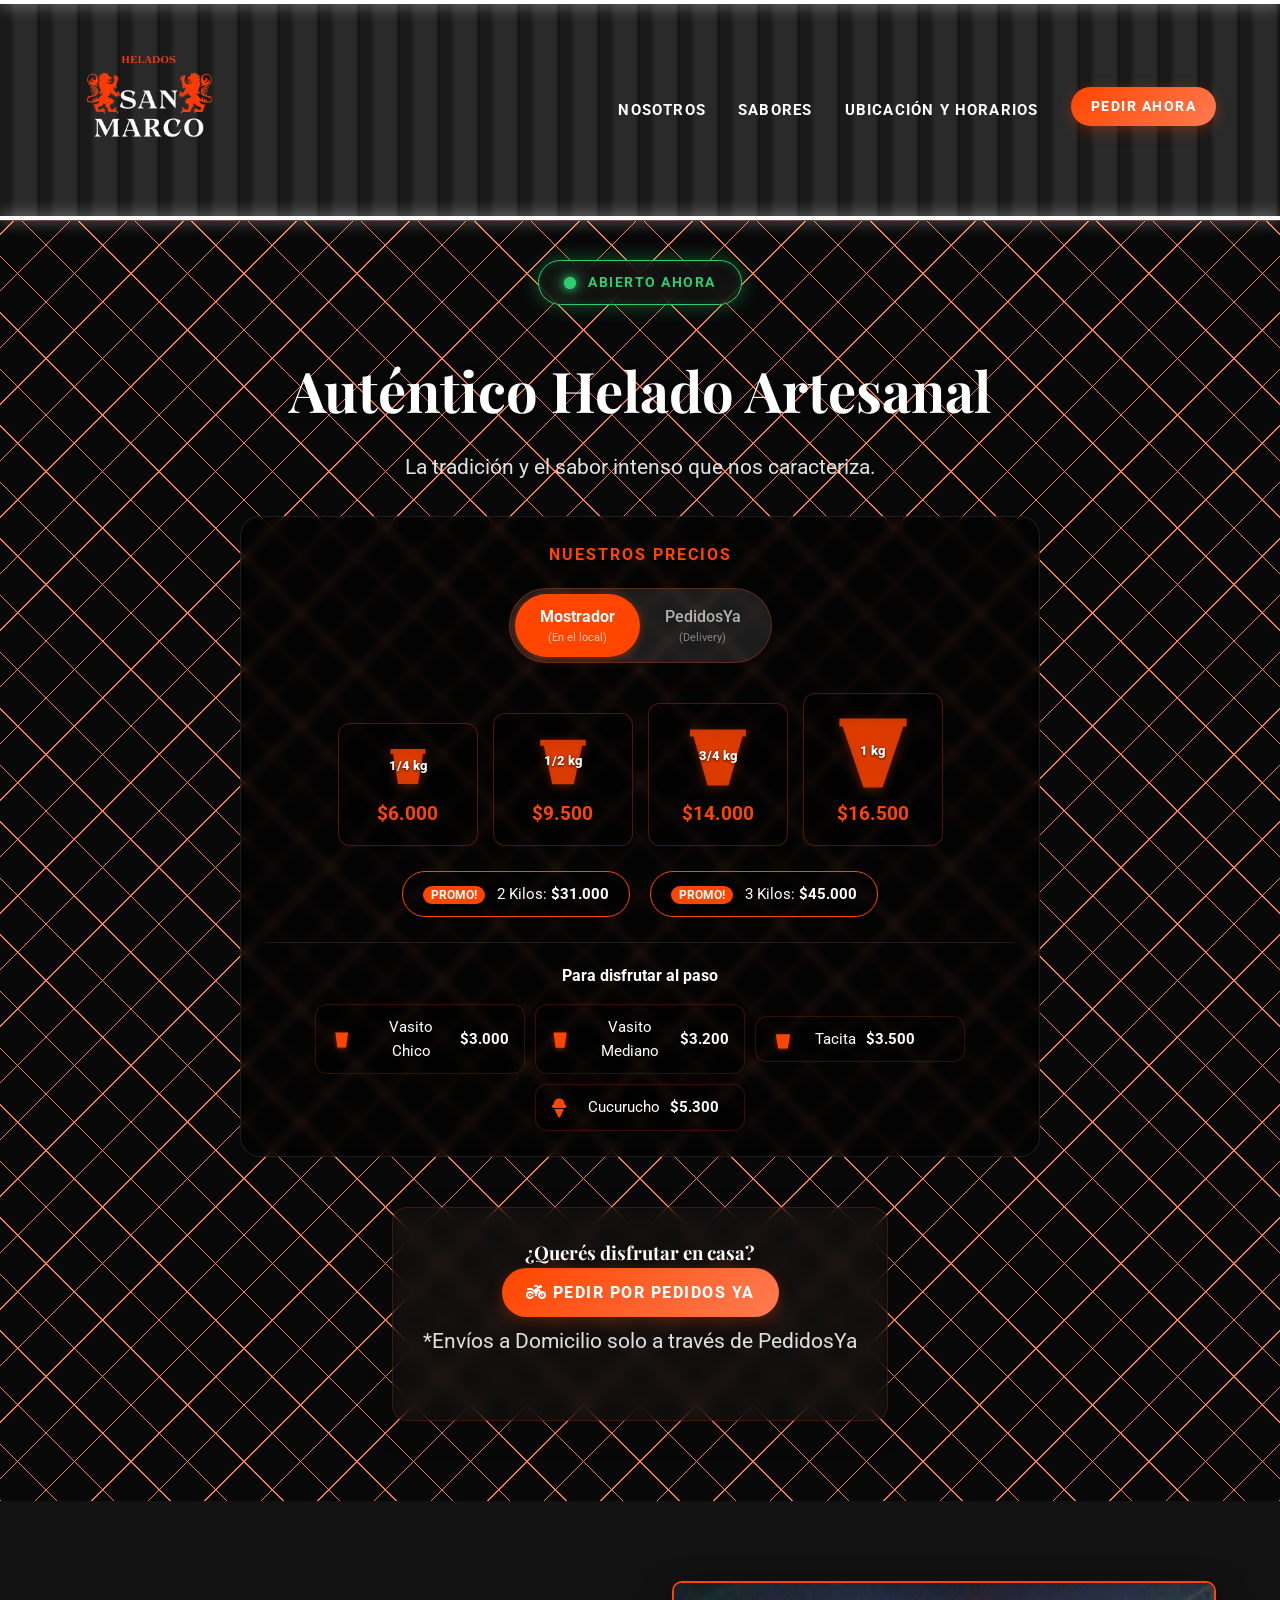
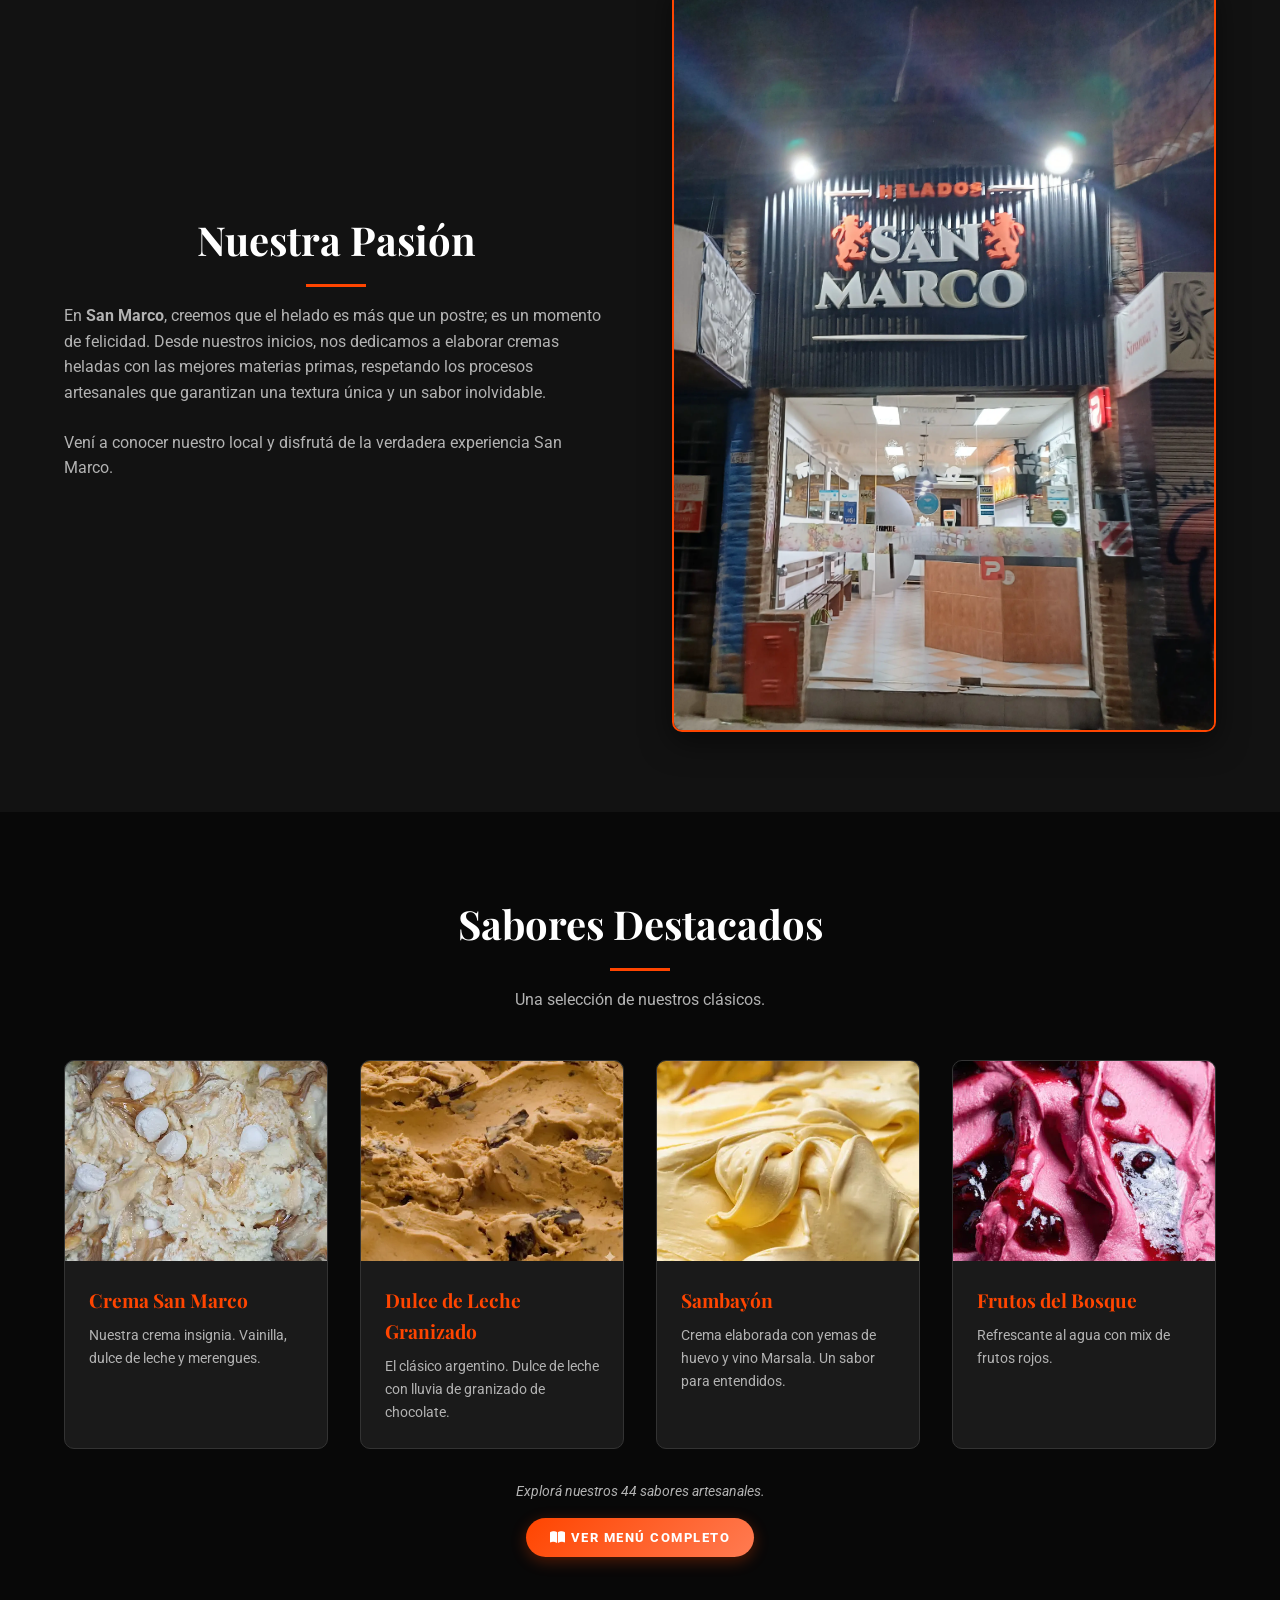
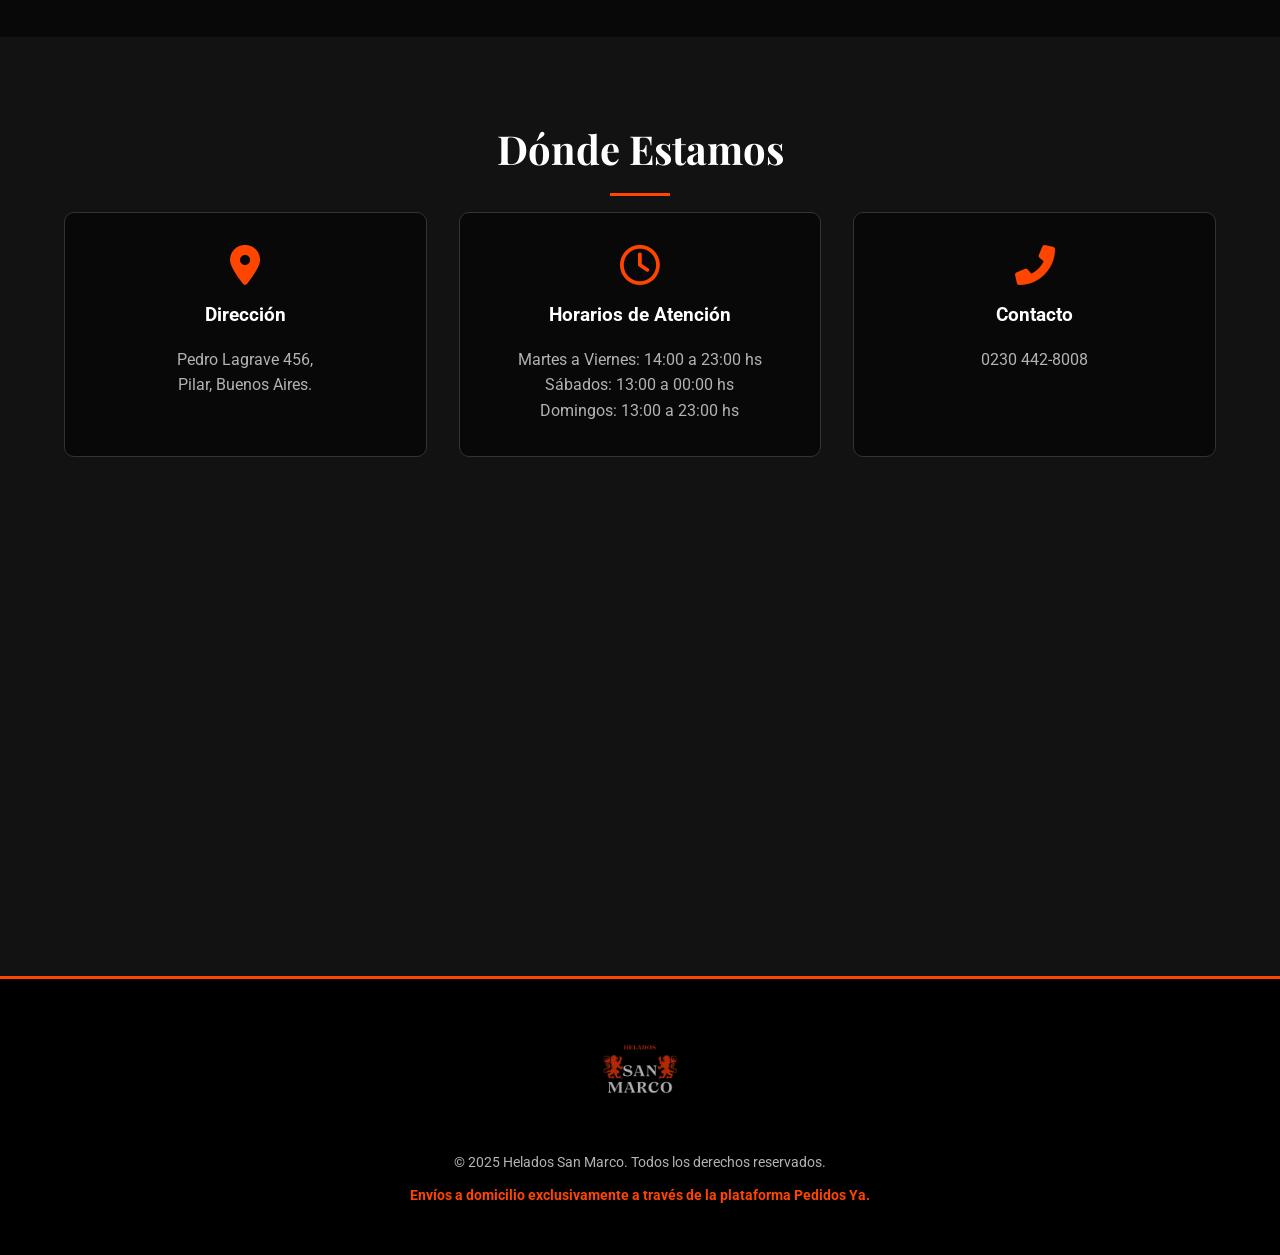
==== index.html @ b5471930 "Initial commit Created from https://vercel.com/new" ====
<!DOCTYPE html>
<html lang="es">
<head>
    <meta charset="UTF-8">
    <meta name="viewport" content="width=device-width, initial-scale=1.0">
    
    <title>Helados San Marco | Heladería Artesanal en Pilar</title>
    <meta name="description" content="Descubrí el auténtico helado artesanal en Pilar en San Marco. Tradición, sabor intenso y los mejores ingredientes. ¡Mirá nuestros sabores y pedí delivery por PedidosYa!">
    <link rel="icon" type="image/png" href="img/favicon.png">

    <meta property="og:title" content="Helados San Marco - Tradición Artesanal en Pilar">
    <meta property="og:description" content="¿Antojo de algo rico? Descubrí nuestros auténticos helados artesanales, mirá los sabores y pedí online.">
    <meta property="og:image" content="https://heladossanmarco.com.ar/img/portada-social.png">
    <meta property="og:image:type" content="image/png">
    <meta property="og:image:width" content="1200">
    <meta property="og:image:height" content="630">
    <meta property="og:type" content="website">
    <meta property="og:url" content="https://heladossanmarco.com.ar/">
    <meta property="og:locale" content="es_AR">
    <meta property="og:site_name" content="Helados San Marco">

    <link rel="stylesheet" href="style.css">
    <link href="https://fonts.googleapis.com/css2?family=Playfair+Display:wght@700&family=Roboto:wght@300;400;700;900&display=swap" rel="stylesheet">
    <link rel="stylesheet" href="https://cdnjs.cloudflare.com/ajax/libs/font-awesome/6.0.0/css/all.min.css">

    <script type="application/ld+json">
    {
      "@context": "https://schema.org",
      "@type": "IceCreamShop",
      "@id": "https://heladossanmarco.com.ar",
      "name": "Helados San Marco",
      "image": [
        "https://heladossanmarco.com.ar/img/fachada.webp",
        "https://heladossanmarco.com.ar/img/logo-sinfondo.png"
       ],
      "description": "Auténtico helado artesanal en Pilar. Tradición, sabor intenso y los mejores ingredientes.",
      "address": {
        "@type": "PostalAddress",
        "streetAddress": "Pedro Lagrave 456",
        "addressLocality": "Pilar",
        "addressRegion": "Buenos Aires",
        "postalCode": "1629",
        "addressCountry": "AR"
      },
      "geo": {
        "@type": "GeoCoordinates",
        "latitude": -34.4576,
        "longitude": -58.9138
      },
      "telephone": "+5402304428008",
      "priceRange": "$$",
      "openingHoursSpecification": [
        {
          "@type": "OpeningHoursSpecification",
          "dayOfWeek": ["Tuesday", "Wednesday", "Thursday", "Friday"],
          "opens": "14:00",
          "closes": "23:00"
        },
        {
          "@type": "OpeningHoursSpecification",
          "dayOfWeek": "Saturday",
          "opens": "13:00",
          "closes": "00:00"
        },
        {
          "@type": "OpeningHoursSpecification",
          "dayOfWeek": "Sunday",
          "opens": "13:00",
          "closes": "23:00"
        }
      ],
      "servesCuisine": "Helado Artesanal",
      "paymentAccepted": "Cash, Credit Card, PedidosYa",
      "url": "https://heladossanmarco.com.ar"
    }
    </script>
</head>
<body>

    <header>
        <div class="container nav-container">
            <a href="#inicio" class="logo-link">
                <img src="img/logo-sinfondo.png" alt="Helados San Marco Logo" class="nav-logo">
            </a>
            <nav>
                <ul class="nav-links">
                    <li><a href="#nosotros">Nosotros</a></li>
                    <li><a href="#menu">Sabores</a></li>
                    <li><a href="#ubicacion">Ubicación y Horarios</a></li>
                    <li><a href="https://www.pedidosya.com.ar/restaurantes/pilar/helados-san-marco-menu" target="_blank" class="btn btn-sm btn-pedidosya">Pedir Ahora</a></li>
                </ul>
                <div class="menu-toggle"><i class="fas fa-bars"></i></div>
            </nav>
        </div>
    </header>

    <section id="inicio" class="hero">
        <div class="hero-overlay">
            <div class="container hero-content">
                
                <div id="status-container" style="margin-bottom: 20px;">
                    <div id="status-badge" class="status-badge loading">
                        <span class="status-dot"></span> <span id="status-text">Consultando...</span>
                    </div>
                    <div id="aviso-manual" class="aviso-diario" style="display:none;"></div>
                </div>

                <h1>Auténtico Helado Artesanal</h1>
                <p>La tradición y el sabor intenso que nos caracteriza.</p>

                <div class="hero-pricing-container">
                    <h3 class="pricing-title">Nuestros Precios</h3>

                    <div class="pricing-toggle">
                        <input type="radio" name="price-switch" id="switch-mostrador" checked>
                        <label for="switch-mostrador" class="toggle-label">Mostrador <small>(En el local)</small></label>
                        
                        <input type="radio" name="price-switch" id="switch-pedidosya">
                        <label for="switch-pedidosya" class="toggle-label">PedidosYa <small>(Delivery)</small></label>
                        
                        <div class="toggle-slider"></div>
                    </div>

                    <div class="pricing-content content-mostrador">
                        <div class="price-grid pots">
                            <div class="price-item">
                                <div class="price-icon-svg small">
                                    <svg viewBox="0 0 100 100"><path d="M20,30 L30,90 L70,90 L80,30 Z M15,20 L85,20 L85,30 L15,30 Z" fill="var(--color-primary)" opacity="0.8"/></svg>
                                    <span>1/4 kg</span>
                                </div>
                                <div class="price-details"><span class="price-value">$6.000</span></div>
                            </div>
                             <div class="price-item">
                                <div class="price-icon-svg medium">
                                     <svg viewBox="0 0 100 100"><path d="M18,28 L32,92 L68,92 L82,28 Z M12,18 L88,18 L88,28 L12,28 Z" fill="var(--color-primary)" opacity="0.8"/></svg>
                                    <span>1/2 kg</span>
                                </div>
                                <div class="price-details"><span class="price-value">$9.500</span></div>
                            </div>
                             <div class="price-item">
                                <div class="price-icon-svg large">
                                    <svg viewBox="0 0 100 100"><path d="M15,25 L35,95 L65,95 L85,25 Z M10,15 L90,15 L90,25 L10,25 Z" fill="var(--color-primary)" opacity="0.8"/></svg>
                                    <span>3/4 kg</span>
                                </div>
                                <div class="price-details"><span class="price-value">$14.000</span></div>
                            </div>
                             <div class="price-item">
                                <div class="price-icon-svg xlarge">
                                     <svg viewBox="0 0 100 100"><path d="M12,22 L38,98 L62,98 L88,22 Z M8,12 L92,12 L92,22 L8,22 Z" fill="var(--color-primary)" opacity="0.8"/></svg>
                                    <span>1 kg</span>
                                </div>
                                <div class="price-details"><span class="price-value">$16.500</span></div>
                            </div>
                        </div>

                        <div class="price-deals">
                            <div class="deal-item"><span class="deal-tag">Promo!</span> 2 Kilos: <strong>$31.000</strong></div>
                            <div class="deal-item"><span class="deal-tag">Promo!</span> 3 Kilos: <strong>$45.000</strong></div>
                        </div>

                        <h4 class="prices-subtitle">Para disfrutar al paso</h4>
                        <div class="price-grid singles">
                            <div class="price-item mini">
                                <svg class="single-icon" viewBox="0 0 50 50"><path d="M15,45 L10,10 L40,10 L35,45 Z" fill="var(--color-primary)"/></svg>
                                Vasito Chico <strong>$3.000</strong>
                            </div>
                            <div class="price-item mini">
                                <svg class="single-icon" viewBox="0 0 50 50" style="transform: scale(1.2);"><path d="M15,45 L10,10 L40,10 L35,45 Z" fill="var(--color-primary)"/></svg>
                                Vasito Mediano <strong>$3.200</strong>
                            </div>
                            <div class="price-item mini">
                                <svg class="single-icon" viewBox="0 0 50 50"><path d="M10,15 L15,45 L35,45 L40,15 Z" fill="var(--color-primary)"/></svg>
                                Tacita <strong>$3.500</strong>
                            </div>
                            <div class="price-item mini">
                                <i class="fas fa-ice-cream icon-orange"></i> Cucurucho <strong>$5.300</strong>
                            </div>
                        </div>
                    </div> 
                    
                    <div class="pricing-content content-pedidosya">
                        <div class="price-grid pots">
                            <div class="price-item">
                                <div class="price-icon-svg small">
                                    <svg viewBox="0 0 100 100"><path d="M20,30 L30,90 L70,90 L80,30 Z M15,20 L85,20 L85,30 L15,30 Z" fill="var(--color-primary)" opacity="0.8"/></svg>
                                    <span>1/4 kg</span>
                                </div>
                                <div class="price-details"><span class="price-value">$7.000</span></div>
                            </div>
                             <div class="price-item">
                                <div class="price-icon-svg medium">
                                     <svg viewBox="0 0 100 100"><path d="M18,28 L32,92 L68,92 L82,28 Z M12,18 L88,18 L88,28 L12,28 Z" fill="var(--color-primary)" opacity="0.8"/></svg>
                                    <span>1/2 kg</span>
                                </div>
                                <div class="price-details"><span class="price-value">$11.700</span></div>
                            </div>
                             <div class="price-item">
                                <div class="price-icon-svg large">
                                    <svg viewBox="0 0 100 100"><path d="M15,25 L35,95 L65,95 L85,25 Z M10,15 L90,15 L90,25 L10,25 Z" fill="var(--color-primary)" opacity="0.8"/></svg>
                                    <span>3/4 kg</span>
                                </div>
                                <div class="price-details"><span class="price-value">$16.000</span></div>
                            </div>
                             <div class="price-item">
                                <div class="price-icon-svg xlarge">
                                     <svg viewBox="0 0 100 100"><path d="M12,22 L38,98 L62,98 L88,22 Z M8,12 L92,12 L92,22 L8,22 Z" fill="var(--color-primary)" opacity="0.8"/></svg>
                                    <span>1 kg</span>
                                </div>
                                <div class="price-details"><span class="price-value">$19.000</span></div>
                            </div>
                        </div>

                        <div class="price-deals">
                            <div class="deal-item"><span class="deal-tag">Promo!</span> 2 Kilos: <strong>$36.000</strong></div>
                            <div class="deal-item"><span class="deal-tag">Promo!</span> 3 Kilos: <strong>$52.000</strong></div>
                        </div>

                        <h4 class="prices-subtitle">Extras para llevar</h4>
                        <p style="font-size: 0.9rem; color: #ccc;">*Opciones de cucuruchos y tacitas vacías disponibles en la app.</p>
                    </div> 
                </div> <div class="delivery-cta-box">
                    <h3>¿Querés disfrutar en casa?</h3>
                    <a href="https://www.pedidosya.com.ar/restaurantes/pilar/helados-san-marco-menu" target="_blank" class="btn btn-pedidosya">
                        <i class="fas fa-motorcycle"></i> Pedir por Pedidos Ya
                    </a>
                    <p class="delivery-note">*Envíos a Domicilio solo a través de PedidosYa</p>
                </div>
            </div>
        </div>
    </section>

    <section id="nosotros" class="section-padding bg-dark">
        <div class="container about-grid">
            <div class="about-text">
                <h2 class="section-title">Nuestra Pasión</h2>
                <p>En <strong>San Marco</strong>, creemos que el helado es más que un postre; es un momento de felicidad. Desde nuestros inicios, nos dedicamos a elaborar cremas heladas con las mejores materias primas, respetando los procesos artesanales que garantizan una textura única y un sabor inolvidable.</p>
                <p>Vení a conocer nuestro local y disfrutá de la verdadera experiencia San Marco.</p>
            </div>
            <div class="about-image">
                <img src="img/fachada.webp" loading="lazy" alt="Fachada Heladería San Marco en Pilar">
            </div>
        </div>
    </section>

    <section id="menu" class="section-padding bg-darker">
        <div class="container">
            <h2 class="section-title text-center">Sabores Destacados</h2>
            <p class="text-center subtitle">Una selección de nuestros clásicos.</p>
            
            <div class="menu-grid">
                <div class="menu-card">
                    <img src="img/gustos/cremasanmarco.webp" loading="lazy" alt="Helado sabor Crema San Marco">
                    <div class="menu-card-content">
                        <h3>Crema San Marco</h3>
                        <p>Nuestra crema insignia. Vainilla, dulce de leche y merengues.</p>
                    </div>
                </div>
                <div class="menu-card">
                    <img src="img/gustos/DDLgranizado.webp" loading="lazy" alt="Helado sabor Dulce de Leche Granizado">
                    <div class="menu-card-content">
                        <h3>Dulce de Leche Granizado</h3>
                        <p>El clásico argentino. Dulce de leche con lluvia de granizado de chocolate.</p>
                    </div>
                </div>
                <div class="menu-card">
                    <img src="img/gustos/sambayon.webp" loading="lazy" alt="Helado sabor Sambayón">
                    <div class="menu-card-content">
                        <h3>Sambayón</h3>
                        <p>Crema elaborada con yemas de huevo y vino Marsala. Un sabor para entendidos.</p>
                    </div>
                </div>
                <div class="menu-card">
                    <img src="img/gustos/frutosdelbosque.webp" loading="lazy" alt="Helado sabor Frutos del Bosque">
                    <div class="menu-card-content">
                        <h3>Frutos del Bosque</h3>
                        <p>Refrescante al agua con mix de frutos rojos.</p>
                    </div>
                </div>
            </div>
            
            <div class="text-center mt-4">
                <p class="delivery-disclaimer" style="margin-bottom: 15px;">Explorá nuestros 44 sabores artesanales.</p>
                <button onclick="abrirMenu()" class="btn btn-pedidosya">
                    <i class="fas fa-book-open"></i> Ver Menú Completo
                </button>
            </div>
        </div>
    </section>

    <section id="ubicacion" class="section-padding bg-dark">
        <div class="container">
            <h2 class="section-title text-center">Dónde Estamos</h2>
            
            <div class="info-grid">
                <div class="info-card">
                   <i class="fas fa-map-marker-alt info-icon"></i>
                   <h3>Dirección</h3>
                   <p>Pedro Lagrave 456,<br>Pilar, Buenos Aires.</p>
                </div>
                <div class="info-card">
                    <i class="far fa-clock info-icon"></i>
                    <h3>Horarios de Atención</h3>
                    <p>Martes a Viernes: 14:00 a 23:00 hs</p>
                    <p>Sábados: 13:00 a 00:00 hs</p>
                    <p>Domingos: 13:00 a 23:00 hs</p>
                </div>
                <div class="info-card">
                    <i class="fas fa-phone-alt info-icon"></i>
                    <h3>Contacto</h3>
                    <p>0230 442-8008</p>
                </div>
            </div>

            <div class="map-container mt-4">
                 <iframe 
                    width="100%" 
                    height="400" 
                    style="border:0;" 
                    loading="lazy" 
                    allowfullscreen
                    title="Mapa de ubicación de Helados San Marco en Pilar"
                    src="https://maps.google.com/maps?q=Pedro%20Lagrave%20456%2C%20Pilar%2C%20Buenos%20Aires&t=&z=15&ie=UTF8&iwloc=&output=embed">
                 </iframe>
            </div>

        </div>
    </section>

    <footer>
        <div class="container footer-content">
            <img src="img/logo-sinfondo.png" alt="San Marco Logo" class="footer-logo">
            <p>© 2025 Helados San Marco. Todos los derechos reservados.</p>
            <p class="footer-disclaimer">Envíos a domicilio exclusivamente a través de la plataforma Pedidos Ya.</p>
        </div>
    </footer>

    <div id="modal-menu" class="modal-overlay">
        <div class="modal-content">
            <button class="close-modal" onclick="cerrarMenu()">×</button>
            
            <div class="modal-header">
                <h2>Nuestra Carta</h2>
                <p>Elegí tus favoritos</p>
            </div>

            <div class="menu-tabs">
                <button class="tab-btn active" onclick="filtrarMenu('todos')">Todos</button>
                <button class="tab-btn" onclick="filtrarMenu('crema')">Cremas</button>
                <button class="tab-btn" onclick="filtrarMenu('frutal')">Frutales</button>
            </div>

            <div class="modal-grid" id="modal-grid-sabores"></div>
            
            <div class="modal-footer-action">
                <p>¿Ya te tentaste?</p>
                <a href="https://www.pedidosya.com.ar/restaurantes/pilar/helados-san-marco-menu" target="_blank" class="btn btn-pedidosya">Pedir Ahora</a>
            </div>
        </div>
    </div>

    <script src="app.js"></script>
</body>
</html>
---- style.css ----
/* --- VARIABLES CSS --- */
:root {
    /* Colores basados en el logo */
    --color-primary: #FF4500; /* Naranja rojizo del logo */
    --color-primary-dark: #cc3700;
    --color-dark: #121212;    /* Negro casi puro */
    --color-darker: #080808;  /* Fondo aún más oscuro */
    --color-light: #ffffff;
    --color-grey: #b3b3b3;

    /* Tipografías */
    --font-heading: 'Playfair Display', serif; 
    --font-body: 'Roboto', sans-serif; 
}

/* --- RESET Y ESTILOS BASE --- */
* {
    margin: 0;
    padding: 0;
    box-sizing: border-box;
}

html {
    scroll-behavior: smooth; /* Desplazamiento suave al hacer clic en el menú */
}

body {
    font-family: var(--font-body);
    background-color: var(--color-dark);
    color: var(--color-light);
    line-height: 1.6;
}

h1, h2, h3 {
    font-family: var(--font-heading);
    color: var(--color-light);
}

h2.section-title {
    font-size: 2.5rem;
    margin-bottom: 1rem;
    text-align: center;
    /* Pequeña línea naranja debajo de los títulos */
    position: relative;
    padding-bottom: 15px;
}
h2.section-title::after {
    content: '';
    position: absolute;
    bottom: 0;
    left: 50%;
    transform: translateX(-50%);
    width: 60px;
    height: 3px;
    background-color: var(--color-primary);
}

p.subtitle {
    color: var(--color-grey);
    margin-bottom: 3rem;
}

a {
    text-decoration: none;
    color: inherit;
}
ul {
    list-style: none;
}
img {
    max-width: 100%;
    display: block;
}
.container {
    width: 90%;
    max-width: 1200px;
    margin: 0 auto;
}
.section-padding {
    padding: 80px 0;
}
.bg-dark { background-color: var(--color-dark); }
.bg-darker { background-color: var(--color-darker); }
.text-center { text-align: center; }
.mt-4 { margin-top: 2rem; }

/* --- BOTONES --- */
.btn {
    display: inline-block;
    padding: 12px 24px;
    border-radius: 50px;
    font-weight: 700;
    font-family: var(--font-body);
    transition: all 0.3s ease;
    border: none;
    cursor: pointer;
}
/* --- BOTÓN PRINCIPAL "PEDIR AHORA" --- */
.btn-pedidosya {
    /* Usamos un degradado sutil en vez de color plano para dar volumen */
    background: linear-gradient(135deg, var(--color-primary) 0%, #ff7b52 100%);
    color: white;
    text-transform: uppercase;
    letter-spacing: 1.5px; /* Letras más separadas */
    font-weight: 800; /* Texto más fuerte */
    border: none;
    /* Sombra naranja suave inicial */
    box-shadow: 0 4px 15px rgba(255, 69, 0, 0.3);
    position: relative;
    overflow: hidden; /* Para el efecto de destello */
    z-index: 1;
    transition: all 0.4s cubic-bezier(0.25, 0.8, 0.25, 1); /* Transición elástica */
}

/* Efecto Hover: Se agranda, sube y la sombra se intensifica */
.btn-pedidosya:hover {
    transform: translateY(-3px) scale(1.03); /* Crece un poquito */
    box-shadow: 0 12px 25px rgba(255, 69, 0, 0.5); /* Sombra intensa y difusa */
}

/* Destello sutil al pasar el mouse (Efecto premium) */
.btn-pedidosya::before {
    content: '';
    position: absolute;
    top: 0; left: -100%;
    width: 100%; height: 100%;
    /* Una barra de luz diagonal transparente */
    background: linear-gradient(90deg, transparent, rgba(255,255,255,0.3), transparent);
    transition: 0.6s;
    z-index: -1;
}
.btn-pedidosya:hover::before {
    left: 100%; /* La luz cruza el botón */
}

.btn-lg { padding: 15px 35px; font-size: 1.1rem; }
.btn-sm { padding: 8px 20px; font-size: 0.9rem; }

/* ACLARACIÓN DE DELIVERY */
.delivery-disclaimer {
    font-size: 0.85rem;
    color: var(--color-grey);
    margin-top: 10px;
    font-style: italic;
}

/* --- HEADER (LOGOTIPO GRANDE, PROPORCIONAL Y LUCES ADAPTABLES) --- */
/* --- HEADER CON TEXTURA DE CHAPA ACANALADA VERTICAL --- */
header {
    /* Base oscura */
    background-color: rgba(25, 25, 25, 0.9);
    
    /* TEXTURA: Simulación de paneles verticales con volumen */
    background-image: repeating-linear-gradient(
        90deg,          /* Dirección del degradado */
        #1a1a1a,        /* Color base oscuro (la parte "honda") */
        #1a1a1a 10px,
        #2a2a2a 15px,   /* Color más claro (la parte "elevada" que recibe luz) */
        #2a2a2a 35px,
        #111111 40px    /* Sombra fuerte al final del panel */
    );

    /* Mantenemos el efecto de desenfoque */
    backdrop-filter: blur(8px);
    -webkit-backdrop-filter: blur(8px);
    
    /* --- Resto de las propiedades necesarias (NO BORRAR) --- */
    padding: 15px 0;
    position: fixed;
    width: 100%;
    top: 0;
    z-index: 1000;
    border-bottom: 1px solid rgba(255, 69, 0, 0.2); /* Un borde naranja sutil ayuda a esta textura */
    transition: all 0.4s cubic-bezier(0.4, 0, 0.2, 1);
}

/* --- ESTADO SCROLLED --- */
header.scrolled {
    background-color: rgba(18, 18, 18, 0.98);
    padding: 10px 0; /* Header finito */
    border-bottom: 1px solid #333;
    box-shadow: 0 5px 20px rgba(0,0,0,0.5);
}


.nav-container {
    display: flex;
    justify-content: space-between;
    align-items: center;
}

/* --- CONTENEDOR DEL LOGO --- */
.logo-link {
    position: relative;
    /* CLAVE: inline-flex hace que la caja se ajuste al ancho de la imagen */
    display: inline-flex;
    flex-direction: column;
    align-items: center;
    text-decoration: none;
    padding: 10px 0; /* Espacio para las luces */
    transition: all 0.4s ease;
}

/* --- LUCES DELIMITADORAS DE ANCHO COMPLETO --- */
/* Estilos comunes para la barra superior e inferior */
header::before,
header::after {
    content: '';
    position: absolute;
    left: 0;
    width: 100%; /* Ocupan todo el ancho de la pantalla */
    height: 4px; /* Mantenemos el grosor */
    background: white; /* Color inicial blanco */
    /* El mismo efecto de resplandor blanco que tenías */
    box-shadow: 0 0 15px rgba(255, 255, 255, 0.8);
    transition: all 0.4s ease;
    z-index: 1001; /* Aseguramos que queden por encima del fondo */
}

/* Posición de la barra SUPERIOR (pegada al borde de arriba) */
header::before {
    top: 0;
}

/* Posición de la barra INFERIOR (pegada al borde de abajo) */
header::after {
    bottom: 0;
}

/* --- EFECTO HOVER EN TODO EL HEADER --- */
/* Cuando pasas el mouse por CUALQUIER parte del header, las luces cambian */
header:hover::before,
header:hover::after {
    background: var(--color-primary); /* Se vuelven naranjas */
    /* El mismo efecto de resplandor naranja intenso que tenías */
    box-shadow: 0 0 20px rgba(255, 69, 0, 1);
}


/* ESTADO SCROLLED (PEQUEÑO): LUCES MÁS FINAS */
header.scrolled .logo-link::before,
header.scrolled .logo-link::after {
    /* El ancho sigue siendo 100%, se adapta solo al logo más chico */
    height: 2px;
    box-shadow: 0 0 8px rgba(255, 255, 255, 0.5);
}


/* --- LA IMAGEN DEL LOGO (PROPORCIÓN NATURAL Y GRANDE) --- */
.nav-logo {
    display: block;
    /* Mantenemos proporciones naturales para no deformar */
    width: auto;  
    height: auto; 
    /* TAMAÑO MÁXIMO INICIAL */
    max-height: 170px; 
    
    transition: all 0.4s ease;
}

/* ESTADO SCROLLED (PEQUEÑO): IMAGEN SE ACHICA PROPORCIONALMENTE */
header.scrolled .nav-logo {
    max-height: 70px; 
}

/* Navegación */
.nav-links {
    display: flex;
    align-items: center;
    gap: 2rem;
}
/* --- ESTILOS DE ENLACES DEL MENÚ (PC) --- */
.nav-links a:not(.btn) {
    position: relative; /* Necesario para el efecto de línea */
    font-weight: 700; /* Un poco más grueso y llamativo */
    text-transform: uppercase;
    font-size: 0.95rem;
    letter-spacing: 1.2px;
    padding: 5px 0;
    transition: color 0.3s ease;
}

/* La línea naranja que aparecerá debajo */
.nav-links a:not(.btn)::after {
    content: '';
    position: absolute;
    bottom: 0;
    left: 50%; /* Comienza desde el centro */
    width: 0;  /* Ancho inicial cero (invisible) */
    height: 2px; /* Grosor de la línea */
    background-color: var(--color-primary);
    transition: all 0.3s cubic-bezier(0.25, 0.8, 0.25, 1); /* Animación suave */
    transform: translateX(-50%); /* Centrar el punto de origen */
}

/* Efecto al pasar el mouse: cambia color y expande la línea */
.nav-links a:not(.btn):hover {
    color: var(--color-primary);
}
.nav-links a:not(.btn):hover::after {
    width: 100%; /* La línea se expande a todo el ancho */
}
.menu-toggle { display: none; color: white; font-size: 1.5rem; cursor: pointer;}

/* --- HERO SECTION (INICIO) --- */
.hero {
    /* --- ALTURA DINÁMICA --- */
    min-height: 90vh;
    
    /* padding abajo para que los precios no queden pegados al borde final */
    padding-bottom: 60px; 

    position: relative;
    /* El margen superior se mantiene (lo controla JS o el CSS base) */
    margin-top: 280px; 
    overflow: hidden;

    /* ... resto de las reglas del fondo waffle ... */
    background-color: var(--color-darker);
    --line-orange: rgba(253, 128, 82, 0.986);
    --grid-size: 40px;
    background-image: 
        repeating-linear-gradient(45deg, var(--line-orange) 0px, var(--line-orange) 1px, transparent 1px, transparent var(--grid-size)),
        repeating-linear-gradient(-45deg, var(--line-orange) 0px, var(--line-orange) 1px, transparent 1px, transparent var(--grid-size));
    background-size: auto;
}

/* CAPA SUPERPUESTA (Overlay) */
.hero-overlay {
    /* Mantenemos el resto para centrar el contenido */
    height: 100%;
    display: flex;
    align-items: center;
    justify-content: center;
    text-align: center;
}


.hero-content h1 {
    font-size: 3.5rem;
    margin-bottom: 1rem;
    /* Sombra de texto más suave para el nuevo fondo */
    text-shadow: 0 2px 10px rgba(0,0,0,0.3);
}

.hero-content p {
    font-size: 1.3rem;
    margin-bottom: 2rem;
    color: #e0e0e0;
}

/* --- CAJA DE LLAMADA A LA ACCIÓN (Delivery) - VERSIÓN FUERTE --- */
.delivery-cta-box {
    /* 1. Comportamiento de bloque sólido */
    display: block !important; 
    width: fit-content;
    /* Asegura que no se estire más de la cuenta en móviles */
    max-width: 90%; 
    
    /* 2. Centrado y margen superior forzado */
    margin: 50px auto 20px auto !important; /* Un poco más de aire arriba */
    text-align: center;
    
    /* 3. Obliga a saltar de línea si hay elementos flotantes antes */
    clear: both;
    
    /* 4. Asegura su posición en el eje Z */
    position: relative;
    z-index: 10;

    /* Estilos visuales (se mantienen igual) */
    background: rgba(20, 20, 20, 0.4);
    padding: 30px;
    border-radius: 15px;
    backdrop-filter: blur(10px);
    border: 1px solid rgba(255, 69, 0, 0.2);
    box-shadow: 0 10px 30px rgba(0,0,0,0.2);
}

/* =========================================
   NUEVA SECCIÓN DE PRECIOS EN HERO (ESTILOS)
   ========================================= */

/* Contenedor principal dentro del Hero */
.hero-pricing-container {
    margin: 30px auto 40px auto; /* Espaciado arriba y abajo */
    max-width: 800px;
    text-align: center;
    /* Fondo semitransparente para separar del fondo waffle */
    background: rgba(0, 0, 0, 0.6);
    padding: 25px;
    border-radius: 20px;
    border: 1px solid rgba(255, 255, 255, 0.1);
    backdrop-filter: blur(5px);
}

.pricing-title {
    font-family: var(--font-body);
    text-transform: uppercase;
    letter-spacing: 2px;
    font-size: 1rem;
    color: var(--color-primary);
    margin-bottom: 20px;
}
.prices-subtitle {
    font-family: var(--font-body);
    font-size: 1rem;
    color: var(--color-light);
    margin: 25px 0 15px 0;
    border-top: 1px solid rgba(255,255,255,0.1);
    padding-top: 20px;
}


/* --- ESTILOS DEL INTERRUPTOR (TOGGLE) --- */
.pricing-toggle {
    display: inline-flex;
    background: rgba(255, 255, 255, 0.1);
    border-radius: 50px;
    padding: 5px;
    position: relative;
    margin-bottom: 30px;
    border: 1px solid rgba(255, 69, 0, 0.3);
}

/* Ocultamos los inputs de radio reales */
.pricing-toggle input[type="radio"] { display: none; }

/* Estilo de las etiquetas que funcionan como botones */
.toggle-label {
    padding: 10px 25px;
    cursor: pointer;
    z-index: 2; /* Por encima del deslizador */
    color: var(--color-grey);
    transition: color 0.3s ease;
    font-weight: 500;
}
.toggle-label small { display: block; font-size: 0.7rem; opacity: 0.7; font-weight: normal;}

/* El fondo naranja que se desliza */
.toggle-slider {
    position: absolute;
    top: 5px; left: 5px;
    height: calc(100% - 10px);
    width: calc(50% - 5px); /* Ocupa la mitad */
    background: var(--color-primary);
    border-radius: 50px;
    transition: transform 0.3s cubic-bezier(0.4, 0.0, 0.2, 1);
    z-index: 1;
    box-shadow: 0 2px 10px rgba(255, 69, 0, 0.4);
}

/* --- LÓGICA DEL TOGGLE (CSS PURO) --- */
/* Si "Mostrador" está seleccionado */
#switch-mostrador:checked ~ .toggle-label[for="switch-mostrador"] { color: white; font-weight: 700;}
#switch-mostrador:checked ~ .toggle-slider { transform: translateX(0%); }

/* Si "PedidosYa" está seleccionado */
#switch-pedidosya:checked ~ .toggle-label[for="switch-pedidosya"] { color: white; font-weight: 700;}
#switch-pedidosya:checked ~ .toggle-slider { transform: translateX(100%); }


/* --- CONTROL DE CONTENIDO VISIBLE --- */
/* Por defecto ocultamos ambos bloques */
.pricing-content {
    display: none;
    animation: fadeIn 0.5s ease;
}
/* Mostramos el bloque correspondiente según qué radio esté marcado */
.hero-pricing-container:has(#switch-mostrador:checked) .content-mostrador { display: block; }
.hero-pricing-container:has(#switch-pedidosya:checked) .content-pedidosya { display: block; }

@keyframes fadeIn { from { opacity: 0; transform: translateY(10px);} to { opacity: 1; transform: translateY(0);}}

/* --- GRILLA DE PRECIOS (POTES) - DISEÑO UNIFORME CORREGIDO --- */
.price-grid.pots {
    /* Usamos Flexbox para un centrado perfecto en PC */
    display: flex;
    flex-wrap: wrap; /* Permite que bajen de línea en pantallas chicas */
    justify-content: center; /* Centra todo el grupo horizontalmente */
    gap: 15px;
    align-items: flex-end; /* Alinea por la base */
    margin-bottom: 25px;
}

/* Tarjeta de Precio (Todas iguales, sin resaltado) */
.price-item {
    background: rgba(0, 0, 0, 0.3); /* Fondo oscuro transparente uniforme */
    padding: 15px;
    border-radius: 12px;
    display: flex;
    flex-direction: column; /* Icono arriba, precio abajo */
    align-items: center;
    gap: 10px;
    border: 1px solid rgba(255, 69, 0, 0.3); /* Borde naranja sutil para todos */
    
    /* FLEXBOX FIX PARA PC: Ancho fijo para uniformidad */
    flex: 0 1 auto; /* No crecer, sí encogerse si es necesario */
    width: 140px;   /* Ancho fijo ideal para PC */
    max-width: 100%; /* Seguridad */
}

/* Nuevo Contenedor de Icono SVG */
.price-icon-svg {
    position: relative;
    display: flex;
    justify-content: center;
    align-items: center;
    /* Tamaños base relativos para escalar visualmente */
}
/* Tamaños proporcionales de los potes para que se note la diferencia */
.price-icon-svg.small { width: 50px; height: 50px; }   /* 1/4 kg */
.price-icon-svg.medium { width: 60px; height: 60px; }  /* 1/2 kg */
.price-icon-svg.large { width: 70px; height: 70px; }   /* 3/4 kg */
.price-icon-svg.xlarge { width: 80px; height: 80px; }  /* 1 kg */

/* Estilo del SVG interno */
.price-icon-svg svg {
    width: 100%; height: auto;
    /* Sombra naranja suave al pote para darle volumen */
    filter: drop-shadow(0 2px 5px rgba(255,69,0,0.4));
}

/* Texto de peso (1/4 kg) dentro del icono */
.price-icon-svg span {
    position: absolute;
    font-weight: 800;
    font-size: 0.8rem;
    color: white;
    text-shadow: 0 1px 3px rgba(0,0,0,0.8); /* Sombra fuerte para leer sobre el naranja */
    top: 50%;
    transform: translateY(-40%); /* Ajuste fino para centrar visualmente en el pote */
}

.price-details { text-align: center; width: 100%; }
/* Eliminamos .price-name, el peso ya está en el icono */
.price-value { display: block; font-size: 1.2rem; font-weight: 700; color: var(--color-primary);}


/* --- SECCIÓN PROMOS (Sin cambios mayores) --- */
.price-deals {
    margin-top: 25px;
    display: flex;
    justify-content: center;
    gap: 20px;
    flex-wrap: wrap;
}
.deal-item {
    background: rgba(0, 0, 0, 0.3); /* Mismo fondo que los precios */
    padding: 10px 20px;
    border-radius: 50px;
    border: 1px solid var(--color-primary);
    font-size: 0.95rem;
}
.deal-tag {
    background: var(--color-primary); color: white;
    padding: 2px 8px; border-radius: 10px;
    font-size: 0.75rem; font-weight: 700; text-transform: uppercase;
    margin-right: 8px;
}


/* --- GRILLA ITEMS SUELTOS (NUEVOS ICONOS SVG) - CORREGIDO DESBORDAMIENTO --- */
.price-grid.singles {
    /* Usamos Flexbox también aquí */
    display: flex;
    flex-wrap: wrap;
    justify-content: center; /* Centrado perfecto */
    gap: 10px;
    align-items: center;
}
.price-item.mini {
    padding: 10px 15px;
    font-size: 0.95rem;
    flex-direction: row; /* Icono al lado del texto */
    justify-content: start; /* Alineado a la izquierda */
    border: 1px solid rgba(255, 69, 0, 0.2); /* Borde un poco más sutil */
    background: rgba(0, 0, 0, 0.2); /* Fondo un poco más claro */
    
    /* FLEXBOX FIX PARA PC: Ancho fijo MÁS ANCHO para que entre "Cucurucho" */
    flex: 0 1 auto;
    width: 210px; 
    max-width: 100%;
}

/* Clase para los nuevos iconos SVG de vasito/tacita */
.single-icon {
    width: 24px; height: 24px;
    margin-right: 10px;
    /* Sombra sutil para despegarlos del fondo */
    filter: drop-shadow(0 1px 2px rgba(255,69,0,0.5));
}
/* Mantenemos esta clase para el icono de FontAwesome del cucurucho */
.icon-orange { color: var(--color-primary); margin-right: 10px; font-size: 1.2rem;}


/* --- SECCIÓN NOSOTROS --- */
.about-grid {
    display: grid;
    grid-template-columns: 1fr 1fr;
    gap: 4rem;
    align-items: center;
}
.about-text p {
    margin-bottom: 1.5rem;
    color: var(--color-grey);
}
.about-image img {
    border-radius: 10px;
    box-shadow: 0 10px 30px rgba(0,0,0,0.5);
    border: 2px solid var(--color-primary);
}

/* --- SECCIÓN MENÚ (TARJETAS) --- */
.menu-grid {
    display: grid;
    /* Crea columnas automáticas, mínimo 250px de ancho */
    grid-template-columns: repeat(auto-fit, minmax(250px, 1fr));
    gap: 2rem;
}
.menu-card {
    background-color: #1a1a1a;
    border-radius: 10px;
    overflow: hidden;
    transition: transform 0.3s ease;
    border: 1px solid #333;
}
.menu-card:hover {
    transform: translateY(-5px);
    border-color: var(--color-primary);
}
.menu-card img {
    width: 100%;
    height: 200px;
    object-fit: cover; /* Evita que la imagen se deforme */
}
.menu-card-content {
    padding: 1.5rem;
}
.menu-card-content h3 {
    font-size: 1.2rem;
    margin-bottom: 0.5rem;
    color: var(--color-primary);
}
.menu-card-content p {
    color: var(--color-grey);
    font-size: 0.9rem;
}

/* --- SECCIÓN UBICACIÓN E INFO --- */
.info-grid {
    display: grid;
    grid-template-columns: repeat(auto-fit, minmax(300px, 1fr));
    gap: 2rem;
    margin-bottom: 2rem;
}
.info-card {
    background-color: var(--color-darker);
    padding: 2rem;
    text-align: center;
    border-radius: 10px;
    border: 1px solid #333;
}
.info-icon {
    font-size: 2.5rem;
    color: var(--color-primary);
    margin-bottom: 1rem;
}
.info-card h3 {
    margin-bottom: 1rem;
    font-family: var(--font-body);
}
.info-card p {
    color: var(--color-grey);
}
.map-container iframe {
    border-radius: 10px;
    filter: grayscale(30%) invert(80%) contrast(95%); /* Mapa estilo oscuro */
    border: 2px solid #333;
}

/* --- FOOTER --- */
footer {
    background-color: #000000;
    padding: 3rem 0;
    text-align: center;
    border-top: 3px solid var(--color-primary);
}
.footer-logo {
    height: 100px;
    margin: 0 auto 1.5rem auto;
    opacity: 0.7;
}
footer p { color: var(--color-grey); font-size: 0.9rem;}
.footer-disclaimer { color: var(--color-primary); font-weight: 700; margin-top: 10px;}

/* =========================
   NUEVOS ESTILOS DE CARTEL DE ESTADO (PREMIUM)
   ========================= */

/* CONTENEDOR PRINCIPAL DEL BADGE */
.status-badge {
    display: inline-flex;
    align-items: center;
    gap: 12px;
    padding: 10px 25px;
    /* --- ESPACIO SUPERIOR E INFERIOR AGREGADO --- */
    margin-top: 40px;
    margin-bottom: 20px;
    /* Fondo de vidrio oscuro */
    background: rgba(20, 20, 20, 0.7);
    /* Efecto de borrosidad en el fondo (Glassmorphism) */
    backdrop-filter: blur(10px);
    -webkit-backdrop-filter: blur(10px);
    border: 1px solid rgba(255, 255, 255, 0.1);
    border-radius: 50px;
    color: white;
    font-weight: 700;
    text-transform: uppercase;
    font-size: 0.9rem;
    letter-spacing: 1.5px;
    box-shadow: 0 8px 20px rgba(0,0,0,0.3); /* Sombra suave */
    transition: all 0.3s ease;
}

/* EL PUNTITO DE COLOR */
.status-dot {
    height: 12px; width: 12px;
    border-radius: 50%;
    display: inline-block;
    position: relative;
}

/* ANIMACIÓN DE LATIDO PARA EL PUNTO */
@keyframes pulse-dot {
    0% { transform: scale(1); opacity: 1; }
    50% { transform: scale(1.5); opacity: 0.5; }
    100% { transform: scale(1); opacity: 1; }
}

/* --- ESTADO: ABIERTO --- */
.status-badge.abierto {
    border-color: #2ecc71; /* Borde verde vibrante */
    color: #2ecc71;
    /* Resplandor verde alrededor de todo el cartel */
    box-shadow: 0 0 20px rgba(46, 204, 113, 0.4), inset 0 0 10px rgba(46, 204, 113, 0.2);
}
.status-badge.abierto .status-dot {
    background-color: #2ecc71;
    box-shadow: 0 0 10px #2ecc71, 0 0 20px #2ecc71; /* Doble brillo intenso */
}
/* Aplicamos la animación al punto verde */
.status-badge.abierto .status-dot::after {
    content: '';
    position: absolute; width: 100%; height: 100%;
    top: 0; left: 0; border-radius: 50%;
    background: #2ecc71;
    animation: pulse-dot 2s infinite ease-in-out;
    z-index: -1;
}


/* --- ESTADO: CERRADO --- */
.status-badge.cerrado {
    border-color: #e74c3c; /* Borde rojo */
    color: #e74c3c;
    /* Resplandor rojo más sutil */
    box-shadow: 0 0 15px rgba(231, 76, 60, 0.3), inset 0 0 5px rgba(231, 76, 60, 0.1);
    opacity: 0.9;
}
.status-badge.cerrado .status-dot {
    background-color: #e74c3c;
    box-shadow: 0 0 8px #e74c3c;
}

/* --- ESTADO: CARGANDO (Gris neutral) --- */
.status-badge.loading {
    border-color: #666; color: #ccc;
}
.status-badge.loading .status-dot {
    background-color: #666; animation: pulse-dot 1.5s infinite;
}


/* --- AVISO MANUAL DE EMERGENCIA (Estilo Neón Dorado) --- */
.aviso-diario {
    /* Fondo oscuro con tinte dorado */
    background: linear-gradient(45deg, rgba(255, 193, 7, 0.1), rgba(255, 193, 7, 0.2));
    border: 2px solid #ffc107; /* Borde dorado más grueso */
    color: #ffc107;
    padding: 12px 25px;
    border-radius: 12px;
    margin-top: 10px;
    font-size: 1rem;
    font-weight: 700;
    display: inline-flex;
    align-items: center;
    gap: 10px;
    /* Resplandor dorado intenso */
    box-shadow: 0 0 15px rgba(255, 193, 7, 0.5), inset 0 0 10px rgba(255, 193, 7, 0.2);
    text-shadow: 0 0 5px rgba(255, 193, 7, 0.7); /* Texto brillante */
    backdrop-filter: blur(5px);
}
.aviso-diario i { font-size: 1.2rem; } /* Ícono un poco más grande */


/* =========================================
   RESPONSIVE (CELULARES) - HEADER ULTRA COMPACTO
   ========================================= */
@media (max-width: 768px) {

    /* 1. HEADER MÓVIL SIN ESPACIO EXTRA */
    header {
        padding: 5px 0; /* Padding mínimo para que sea bien compacto */
    }

    .nav-container {
        display: flex;
        justify-content: center;
        align-items: center;
        position: relative;
    }


    /* 2. LOGO CENTRAL Y LUCES EXPANDIDAS */
    .logo-link {
        flex-basis: auto;
        max-width: none;
        padding: 4px 0; /* Menos espacio entre el logo y sus luces */
        margin: 0 auto;
    }
    
    .nav-logo {
        max-height: 135px; /* Mantenemos el tamaño que te gustó */
    }
    
    /* ¡LUCES MUCHO MÁS ANCHAS EN MÓVIL! */
    .logo-link::before, .logo-link::after {
        width: 180%; /* Se extienden casi el doble que el logo */
        max-width: 380px; /* Tope ancho para que no rompan la pantalla */
    }


    /* 3. BOTÓN HAMBURGUESA */
    .menu-toggle {
        display: block;
        color: white;
        font-size: 2rem;
        cursor: pointer;
        position: absolute;
        right: 0;
        top: 50%;
        transform: translateY(-50%);
        z-index: 1002;
    }


    /* 4. MENÚ DESPLEGABLE (CONTENEDOR) */
    .nav-links {
        display: none;
        position: absolute;
        top: 100%;
        left: 0;
        width: 100%;
        /* Fondo oscuro con un poco de transparencia para elegancia */
        background-color: rgba(15, 15, 15, 0.98); 
        flex-direction: column;
        align-items: center;
        padding: 30px 20px; /* Padding a los costados también */
        border-bottom: 2px solid var(--color-primary);
        z-index: 1000;
        box-shadow: 0 15px 30px rgba(0,0,0,0.5);
        backdrop-filter: blur(10px);
    }
    .nav-links.active { display: flex; }

    /* Espacio entre cada ítem */
    .nav-links li {
        margin: 10px 0; /* Más juntos */
        width: 100%;
        max-width: 350px; /* Ancho máximo controlado */
        /* Asegura que el contenido interno (como el botón) se centre */
        display: flex;
        justify-content: center;
    }

    /* --- ESTILO NUEVO: BOTONES CUADRADOS ELEGANTES --- */
    .nav-links li a:not(.btn) {
         display: block; /* Ocupa todo el ancho disponible */
         width: 100%;
         padding: 15px 20px; /* Botón grande y cómodo */
         
         /* Estilo cuadrado con esquinas suaves */
         background-color: rgba(255, 255, 255, 0.03);
         border: 1px solid var(--color-primary);
         border-radius: 12px; /* <-- CAMBIO AQUÍ: Cuadrado redondeado (antes 50px) */
         
         /* Tipografía */
         color: var(--color-light);
         font-size: 1.1rem;
         font-weight: 700;
         text-transform: uppercase;
         letter-spacing: 2px;
         text-align: center;
         
         transition: all 0.3s ease;
    }

    /* Eliminamos la línea inferior del diseño anterior por si quedó */
    .nav-links li a:not(.btn)::after { content: none; }


    /* --- FEEDBACK AL TOCAR (:active) ENLACES NORMALES --- */
    .nav-links li a:not(.btn):active {
        background-color: var(--color-primary);
        transform: scale(0.98);
    }

    /* ---  BOTÓN "PEDIR AHORA" EN MÓVIL --- */
    /* Hacemos que el botón también ocupe el ancho completo y se centre */
    .nav-links li .btn {
        display: block;
        width: 100%; /* Ocupa todo el ancho del contenedor (max 350px) */
        text-align: center;
        margin-top: 20px; /* Un poco más de espacio antes del botón principal */
        border-radius: 12px; /* Que coincida con la forma de los otros */
    }

    /* 5. AJUSTES DE MARGEN Y SCROLL */
    .hero { margin-top: 150px; }

    /* Al bajar, se hace aún más finito */
    header.scrolled .nav-logo { max-height: 70px; }
    header.scrolled { padding: 2px 0; }


    /* Ajustes generales */
    .hero h1 { font-size: 2.2rem; }
    .modal-grid { grid-template-columns: 1fr 1fr; }
    .info-grid { flex-direction: column; gap: 30px; }

    /* --- SECCIÓN NOSOTROS (FACHADA) EN MÓVIL --- */
    .about-grid {
        grid-template-columns: 1fr;
        gap: 2rem;
        text-align: center;
    }
    .about-image {
        display: flex;
        justify-content: center;
        margin-top: 20px;
    }
    .about-image img {
        max-height: 450px;
        width: auto;
        max-width: 100%;
        box-shadow: 0 5px 15px rgba(0,0,0,0.3);
    }
    
    /* AJUSTE RESPONSIVE PARA PRECIOS EN CELULAR */
    .hero-pricing-container { padding: 15px; }
    .toggle-label { padding: 8px 15px; font-size: 0.9rem; }
    
    /* En celulares chicos, volvemos a grid de 2 columnas para los potes */
    .price-grid.pots { 
        display: grid;
        grid-template-columns: 1fr 1fr;
    }
    /* Los items vuelven a ocupar el ancho de la celda de la grilla */
    .price-grid.pots .price-item { width: auto; }

    /* Reducimos escala de iconos en móvil */
    .price-icon-svg.small { width: 40px; height: 40px; }
    .price-icon-svg.medium { width: 50px; height: 50px; }
    .price-icon-svg.large { width: 60px; height: 60px; }
    .price-icon-svg.xlarge { width: 70px; height: 70px; }
    .price-value { font-size: 1rem; }

    /* --- NUEVO: EFECTOS ESPECIALES PARA MÓVIL --- */

    /* 1. Botón "PEDIR AHORA" con destello automático */
    .btn-pedidosya {
        overflow: hidden; /* Asegura que el brillo no se salga */
        position: relative;
    }

    /* Usamos el elemento ::before que ya creamos para el hover en PC,
       pero en móvil lo animamos automáticamente */
    .btn-pedidosya::before {
        content: '';
        position: absolute;
        top: 0; left: -100%;
        width: 50%; /* Un destello más angosto */
        height: 100%;
        /* Luz blanca diagonal suave */
        background: linear-gradient(90deg, transparent, rgba(255,255,255,0.4), transparent);
        transform: skewX(-20deg); /* Inclinamos la luz */
        z-index: 1;
        /* La animación corre infinitamente cada 4 segundos */
        animation: mobile-button-shine 4s infinite ease-in-out;
        /* Retraso inicial para que no arranque de golpe */
        animation-delay: 1s;
    }

    /* 2. Feedback táctil inmediato (cuando tocan con el dedo) */
    .btn-pedidosya:active {
        transform: scale(0.97); /* Se achica un poquito al tocar */
        box-shadow: 0 2px 8px rgba(255, 69, 0, 0.3); /* Sombra más chica */
        transition: 0.1s; /* Reacción instantánea */
    }

    /* Hacemos lo mismo para los enlaces del menú para que se sienta reactivo */
    .nav-links a:not(.btn):active {
         color: var(--color-primary);
         transform: scale(0.95);
    }

    /* --- ESPACIADO DE BOTONES DE FILTRO EN MÓVIL --- */
    /* Usamos !important para obligar al navegador a aplicar este espacio */
    .menu-tabs .tab-btn {
        margin: 12px 15px !important; /* Mucho más espacio a los costados y arriba/abajo */
        padding: 12px 25px !important; /* Botón más grande para el dedo */
        display: inline-block !important; /* Asegura que respete los márgenes verticales */
    }

} /* <-- Fin del bloque media query */


/* Ventana Modal (Fondo oscuro transparente) */
.modal-overlay {
    position: fixed;
    top: 0; left: 0;
    width: 100%; height: 100%;
    background: rgba(0,0,0,0.95); /* Fondo muy oscuro */
    z-index: 2000; /* Por encima de todo */
    display: none; /* Oculto por defecto */
    justify-content: center;
    align-items: flex-start;
    overflow-y: auto; /* Permite bajar si el menú es largo */
    padding: 40px 0;
    opacity: 0;
    transition: opacity 0.3s ease;
}

.modal-overlay.active {
    display: flex;
    opacity: 1;
}

/* Caja del contenido del menú */
.modal-content {
    width: 90%;
    max-width: 1000px;
    background-color: var(--color-darker); /* Usa tu color de fondo original */
    padding: 30px;
    border-radius: 15px;
    position: relative;
    border: 1px solid #333;
    box-shadow: 0 0 50px rgba(255, 69, 0, 0.1);
}

/* Botón de cerrar (X) */
.close-modal {
    position: absolute;
    top: 15px; right: 20px;
    font-size: 2.5rem;
    color: var(--color-light);
    background: none; border: none; cursor: pointer;
    line-height: 1;
}
.close-modal:hover { color: var(--color-primary); }

.modal-header { text-align: center; margin-bottom: 30px; }
.modal-header h2 { color: var(--color-primary); font-family: var(--font-heading); font-size: 2.5rem; }
.modal-header p { color: var(--color-grey); }

/* Pestañas de Filtros (Cremas / Frutales) */
.menu-tabs { text-align: center; margin-bottom: 30px; }
.tab-btn {
    background: transparent;
    border: 1px solid #444;
    color: var(--color-light);
    padding: 10px 25px; margin: 0 5px;
    border-radius: 50px; cursor: pointer;
    font-family: var(--font-body);
    transition: 0.3s;
}
.tab-btn.active, .tab-btn:hover {
    background: var(--color-primary);
    border-color: var(--color-primary);
}

/* Grilla de Sabores */
.modal-grid {
    display: grid;
    grid-template-columns: repeat(auto-fill, minmax(180px, 1fr));
    gap: 20px;
}
.sabor-item {
    background: #1a1a1a;
    border-radius: 10px;
    overflow: hidden;
    border: 1px solid #333;
    transition: 0.2s;
}
.sabor-item:hover { border-color: var(--color-primary); transform: translateY(-3px);}

.sabor-img-box {
    height: 140px;
    position: relative;
    overflow: hidden;
}
.sabor-img-box img { width: 100%; height: 100%; object-fit: cover; }

/* El logito pequeño en la esquina de la foto */
.mini-logo {
    position: absolute; bottom: 5px; right: 5px;
    width: 25px; height: 25px;
    background: rgba(0,0,0,0.8);
    border-radius: 50%; padding: 4px;
    border: 1px solid var(--color-primary);
}

.sabor-info { padding: 15px; text-align: left; }
.sabor-info h3 { font-size: 0.95rem; color: var(--color-primary); margin-bottom: 5px; font-family: var(--font-body); font-weight: 700;}
.sabor-info p { font-size: 0.8rem; color: #999; line-height: 1.3; }

.modal-footer-action {
    text-align: center; margin-top: 40px; padding-top: 20px;
    border-top: 1px solid #333;
}

/* --- ANIMACIÓN DE DESTELLO PARA MÓVIL --- */
@keyframes mobile-button-shine {
    0% { left: -100%; opacity: 0; }
    20% { opacity: 0.3; }
    100% { left: 100%; opacity: 0; }
}
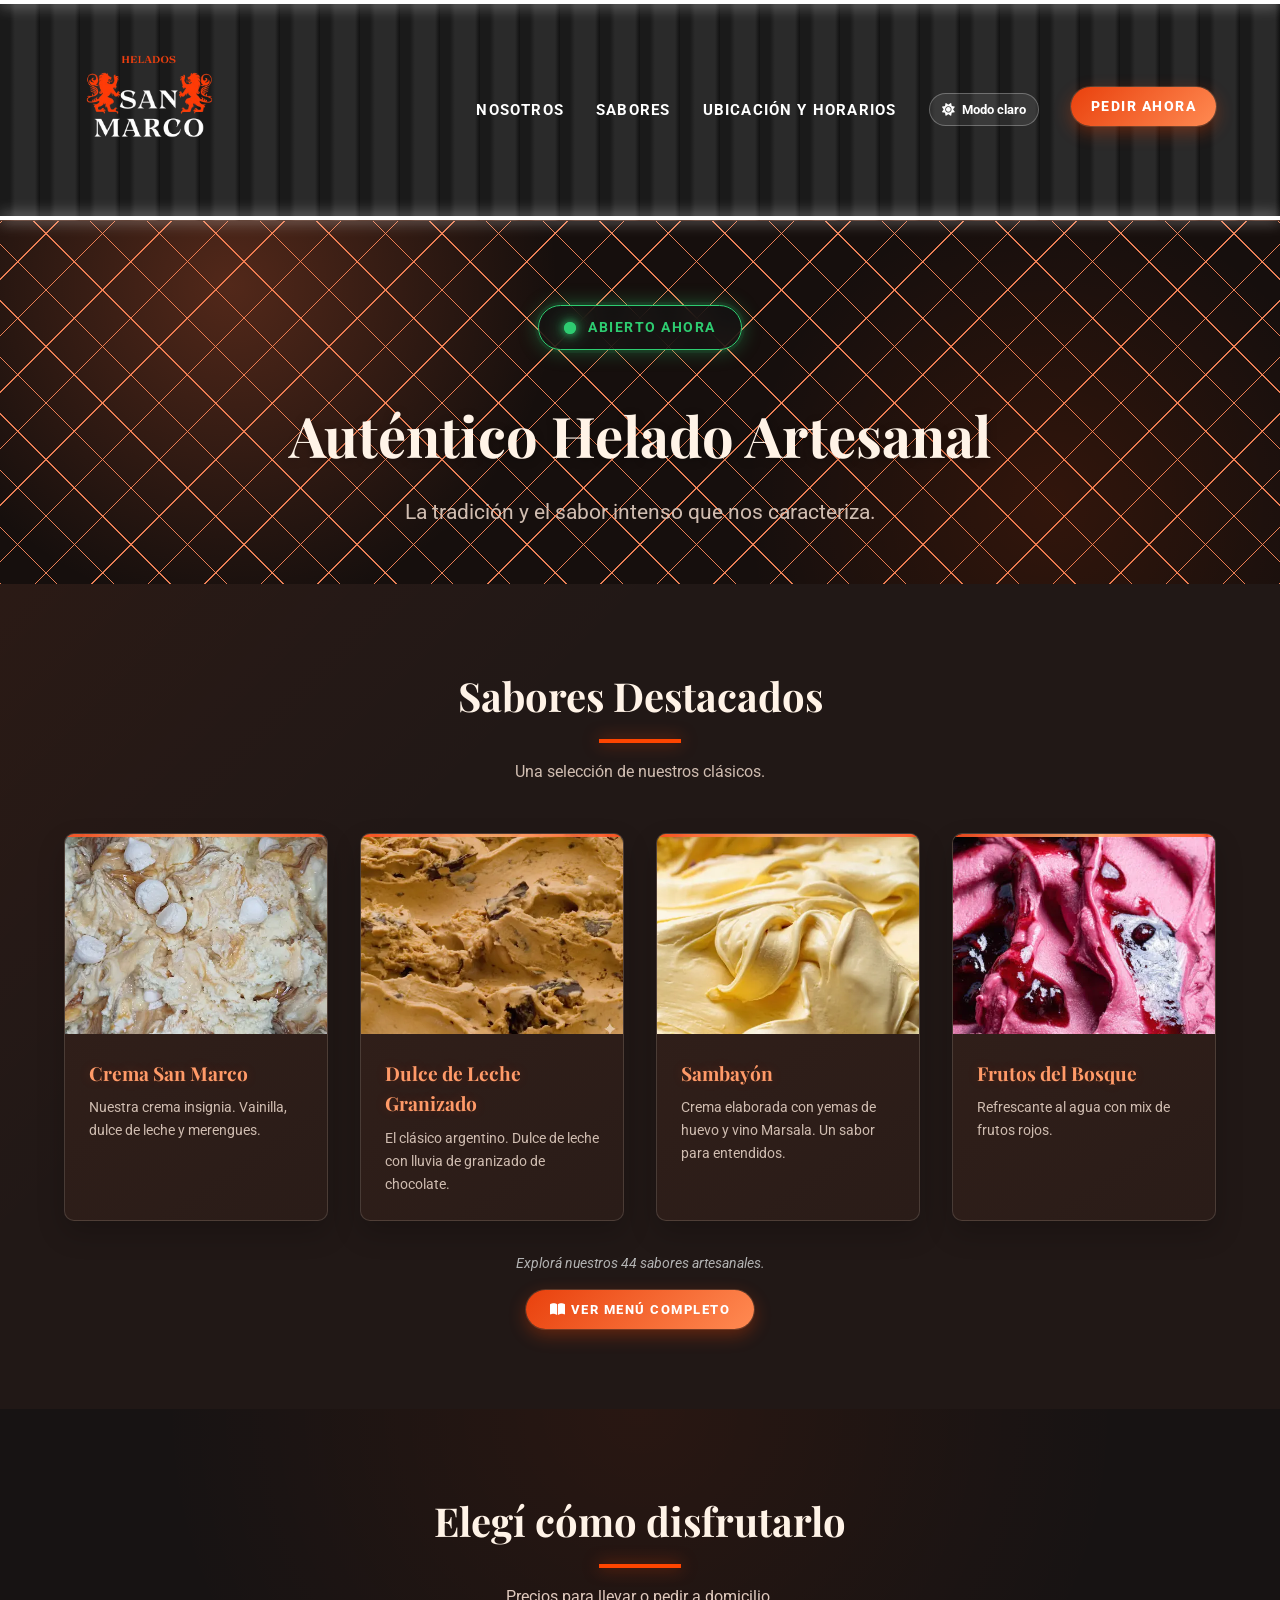
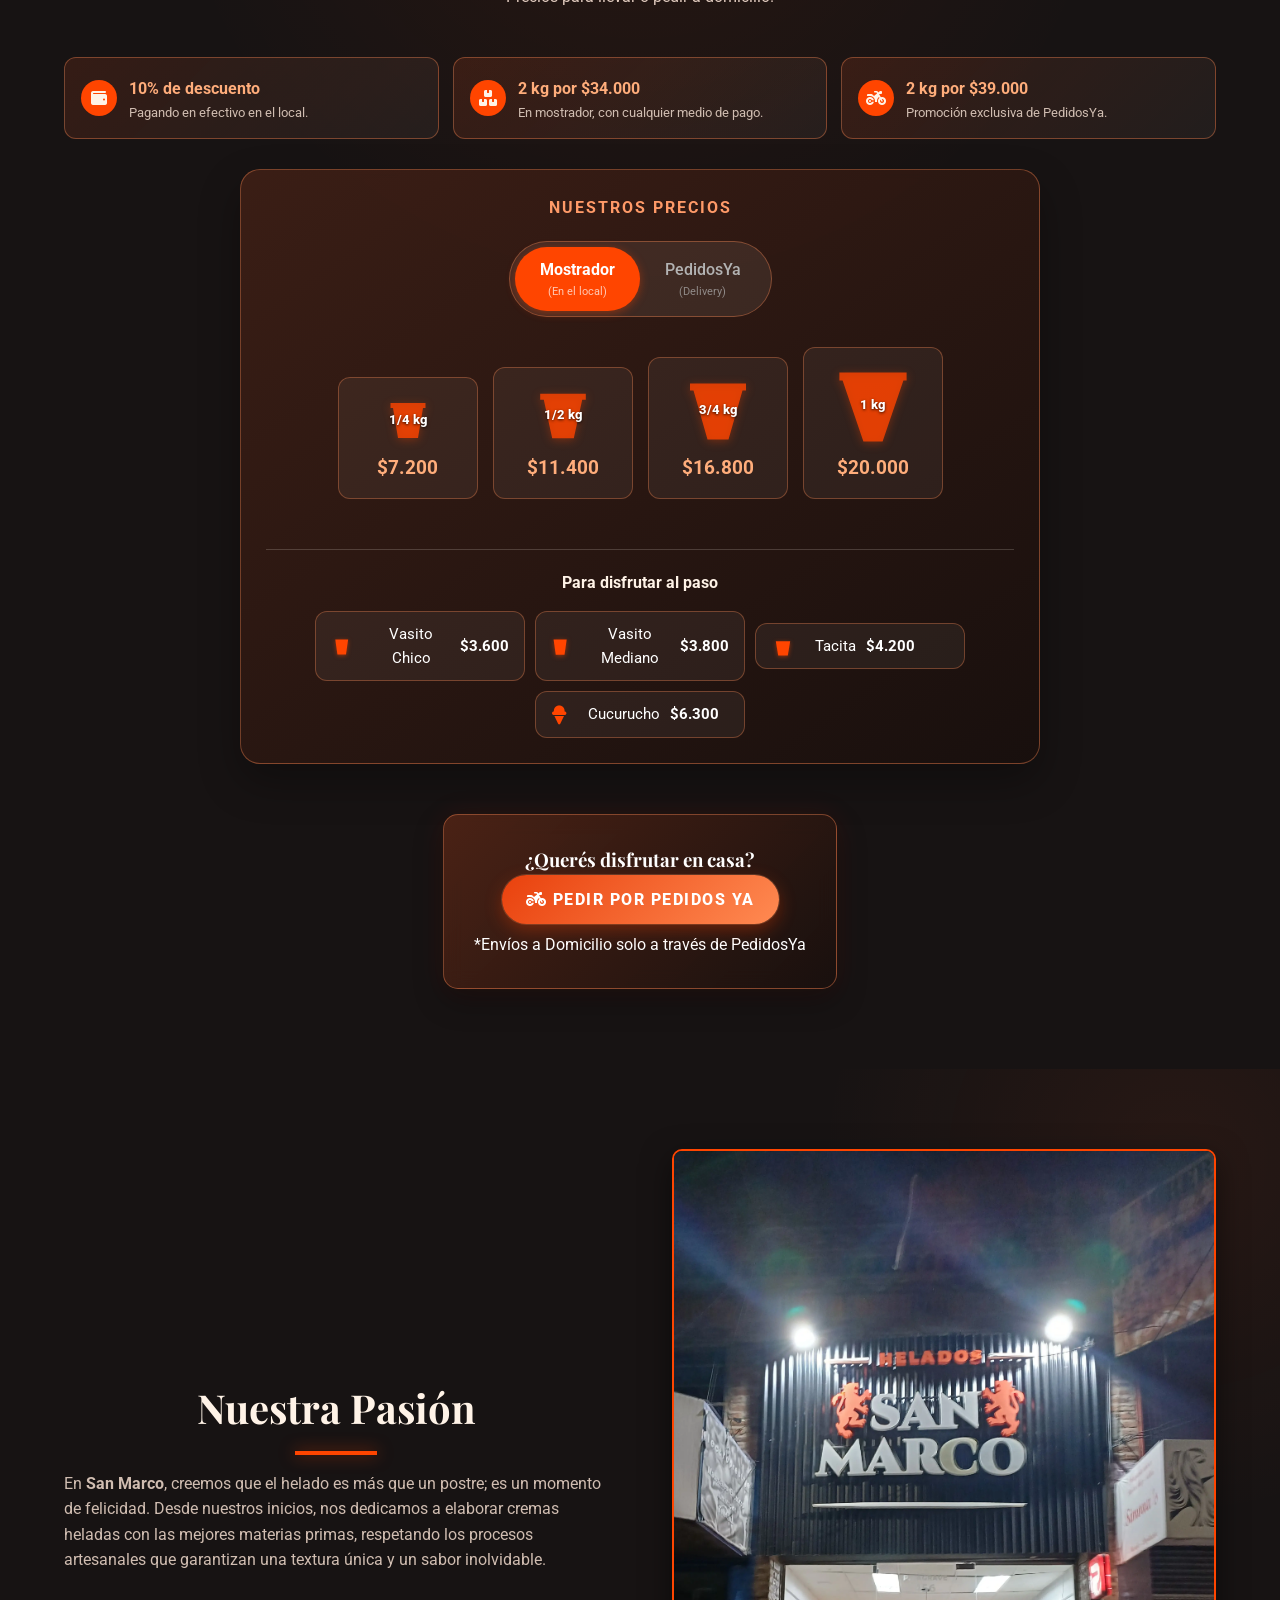
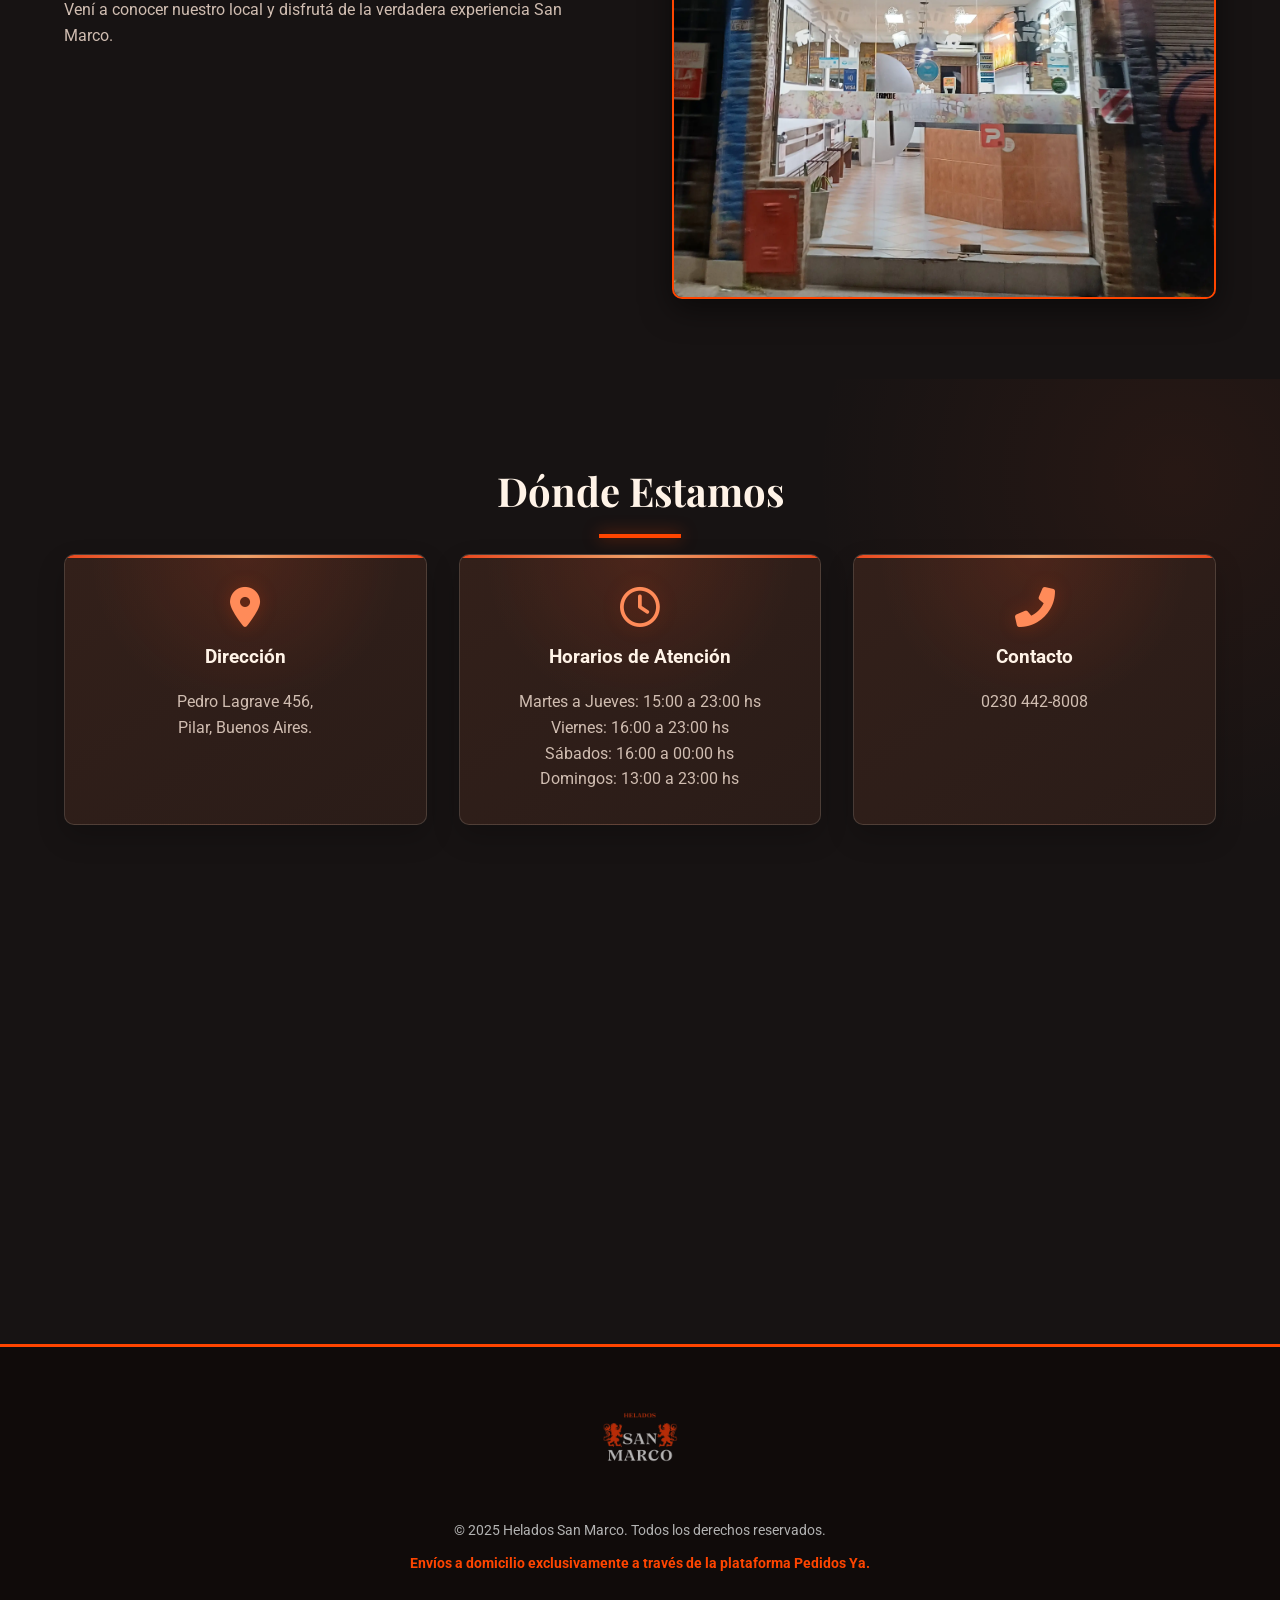
==== commit cecb70d9: "Actualizar diseño, precios y horarios Co-authored-by: Copilot <223556219+Copilot@users.noreply.githu" ====
--- a/index.html
+++ b/index.html
@@ -52,14 +52,20 @@
       "openingHoursSpecification": [
         {
           "@type": "OpeningHoursSpecification",
-          "dayOfWeek": ["Tuesday", "Wednesday", "Thursday", "Friday"],
-          "opens": "14:00",
+          "dayOfWeek": ["Tuesday", "Wednesday", "Thursday"],
+          "opens": "15:00",
+          "closes": "23:00"
+        },
+        {
+          "@type": "OpeningHoursSpecification",
+          "dayOfWeek": "Friday",
+          "opens": "16:00",
           "closes": "23:00"
         },
         {
           "@type": "OpeningHoursSpecification",
           "dayOfWeek": "Saturday",
-          "opens": "13:00",
+          "opens": "16:00",
           "closes": "00:00"
         },
         {
@@ -87,6 +93,7 @@
                     <li><a href="#nosotros">Nosotros</a></li>
                     <li><a href="#menu">Sabores</a></li>
                     <li><a href="#ubicacion">Ubicación y Horarios</a></li>
+                    <li><button type="button" class="theme-toggle" aria-label="Activar modo claro" aria-pressed="false"><i class="fas fa-sun" aria-hidden="true"></i><span>Modo claro</span></button></li>
                     <li><a href="https://www.pedidosya.com.ar/restaurantes/pilar/helados-san-marco-menu" target="_blank" class="btn btn-sm btn-pedidosya">Pedir Ahora</a></li>
                 </ul>
                 <div class="menu-toggle"><i class="fas fa-bars"></i></div>
@@ -99,8 +106,16 @@
             <div class="container hero-content">
                 
                 <div id="status-container" style="margin-bottom: 20px;">
-                    <div id="status-badge" class="status-badge loading">
+                    <div id="status-badge" class="status-badge loading" role="button" tabindex="0" aria-expanded="false" aria-controls="schedule-popover">
                         <span class="status-dot"></span> <span id="status-text">Consultando...</span>
+                    </div>
+                    <div id="schedule-popover" class="schedule-popover" role="tooltip">
+                        <strong>Horarios de atención</strong>
+                        <span>Martes a jueves: 15:00 a 23:00 hs</span>
+                        <span>Viernes: 16:00 a 23:00 hs</span>
+                        <span>Sábados: 16:00 a 00:00 hs</span>
+                        <span>Domingos: 13:00 a 23:00 hs</span>
+                        <small>Lunes cerrado</small>
                     </div>
                     <div id="aviso-manual" class="aviso-diario" style="display:none;"></div>
                 </div>
@@ -128,52 +143,50 @@
                                     <svg viewBox="0 0 100 100"><path d="M20,30 L30,90 L70,90 L80,30 Z M15,20 L85,20 L85,30 L15,30 Z" fill="var(--color-primary)" opacity="0.8"/></svg>
                                     <span>1/4 kg</span>
                                 </div>
-                                <div class="price-details"><span class="price-value">$6.000</span></div>
+                                <div class="price-details"><span class="price-value">$7.200</span></div>
                             </div>
                              <div class="price-item">
                                 <div class="price-icon-svg medium">
                                      <svg viewBox="0 0 100 100"><path d="M18,28 L32,92 L68,92 L82,28 Z M12,18 L88,18 L88,28 L12,28 Z" fill="var(--color-primary)" opacity="0.8"/></svg>
                                     <span>1/2 kg</span>
                                 </div>
-                                <div class="price-details"><span class="price-value">$9.500</span></div>
+                                <div class="price-details"><span class="price-value">$11.400</span></div>
                             </div>
                              <div class="price-item">
                                 <div class="price-icon-svg large">
                                     <svg viewBox="0 0 100 100"><path d="M15,25 L35,95 L65,95 L85,25 Z M10,15 L90,15 L90,25 L10,25 Z" fill="var(--color-primary)" opacity="0.8"/></svg>
                                     <span>3/4 kg</span>
                                 </div>
-                                <div class="price-details"><span class="price-value">$14.000</span></div>
+                                <div class="price-details"><span class="price-value">$16.800</span></div>
                             </div>
                              <div class="price-item">
                                 <div class="price-icon-svg xlarge">
                                      <svg viewBox="0 0 100 100"><path d="M12,22 L38,98 L62,98 L88,22 Z M8,12 L92,12 L92,22 L8,22 Z" fill="var(--color-primary)" opacity="0.8"/></svg>
                                     <span>1 kg</span>
                                 </div>
-                                <div class="price-details"><span class="price-value">$16.500</span></div>
+                                <div class="price-details"><span class="price-value">$20.000</span></div>
                             </div>
                         </div>
 
                         <div class="price-deals">
-                            <div class="deal-item"><span class="deal-tag">Promo!</span> 2 Kilos: <strong>$31.000</strong></div>
-                            <div class="deal-item"><span class="deal-tag">Promo!</span> 3 Kilos: <strong>$45.000</strong></div>
                         </div>
 
                         <h4 class="prices-subtitle">Para disfrutar al paso</h4>
                         <div class="price-grid singles">
                             <div class="price-item mini">
                                 <svg class="single-icon" viewBox="0 0 50 50"><path d="M15,45 L10,10 L40,10 L35,45 Z" fill="var(--color-primary)"/></svg>
-                                Vasito Chico <strong>$3.000</strong>
+                                Vasito Chico <strong>$3.600</strong>
                             </div>
                             <div class="price-item mini">
                                 <svg class="single-icon" viewBox="0 0 50 50" style="transform: scale(1.2);"><path d="M15,45 L10,10 L40,10 L35,45 Z" fill="var(--color-primary)"/></svg>
-                                Vasito Mediano <strong>$3.200</strong>
+                                Vasito Mediano <strong>$3.800</strong>
                             </div>
                             <div class="price-item mini">
                                 <svg class="single-icon" viewBox="0 0 50 50"><path d="M10,15 L15,45 L35,45 L40,15 Z" fill="var(--color-primary)"/></svg>
-                                Tacita <strong>$3.500</strong>
+                                Tacita <strong>$4.200</strong>
                             </div>
                             <div class="price-item mini">
-                                <i class="fas fa-ice-cream icon-orange"></i> Cucurucho <strong>$5.300</strong>
+                                <i class="fas fa-ice-cream icon-orange"></i> Cucurucho <strong>$6.300</strong>
                             </div>
                         </div>
                     </div> 
@@ -185,34 +198,32 @@
                                     <svg viewBox="0 0 100 100"><path d="M20,30 L30,90 L70,90 L80,30 Z M15,20 L85,20 L85,30 L15,30 Z" fill="var(--color-primary)" opacity="0.8"/></svg>
                                     <span>1/4 kg</span>
                                 </div>
-                                <div class="price-details"><span class="price-value">$7.000</span></div>
+                                <div class="price-details"><span class="price-value">$8.000</span></div>
                             </div>
                              <div class="price-item">
                                 <div class="price-icon-svg medium">
                                      <svg viewBox="0 0 100 100"><path d="M18,28 L32,92 L68,92 L82,28 Z M12,18 L88,18 L88,28 L12,28 Z" fill="var(--color-primary)" opacity="0.8"/></svg>
                                     <span>1/2 kg</span>
                                 </div>
-                                <div class="price-details"><span class="price-value">$11.700</span></div>
+                                <div class="price-details"><span class="price-value">$14.000</span></div>
                             </div>
                              <div class="price-item">
                                 <div class="price-icon-svg large">
                                     <svg viewBox="0 0 100 100"><path d="M15,25 L35,95 L65,95 L85,25 Z M10,15 L90,15 L90,25 L10,25 Z" fill="var(--color-primary)" opacity="0.8"/></svg>
                                     <span>3/4 kg</span>
                                 </div>
-                                <div class="price-details"><span class="price-value">$16.000</span></div>
+                                <div class="price-details"><span class="price-value">$19.200</span></div>
                             </div>
                              <div class="price-item">
                                 <div class="price-icon-svg xlarge">
                                      <svg viewBox="0 0 100 100"><path d="M12,22 L38,98 L62,98 L88,22 Z M8,12 L92,12 L92,22 L8,22 Z" fill="var(--color-primary)" opacity="0.8"/></svg>
                                     <span>1 kg</span>
                                 </div>
-                                <div class="price-details"><span class="price-value">$19.000</span></div>
+                                <div class="price-details"><span class="price-value">$23.000</span></div>
                             </div>
                         </div>
 
                         <div class="price-deals">
-                            <div class="deal-item"><span class="deal-tag">Promo!</span> 2 Kilos: <strong>$36.000</strong></div>
-                            <div class="deal-item"><span class="deal-tag">Promo!</span> 3 Kilos: <strong>$52.000</strong></div>
                         </div>
 
                         <h4 class="prices-subtitle">Extras para llevar</h4>
@@ -300,8 +311,9 @@
                 <div class="info-card">
                     <i class="far fa-clock info-icon"></i>
                     <h3>Horarios de Atención</h3>
-                    <p>Martes a Viernes: 14:00 a 23:00 hs</p>
-                    <p>Sábados: 13:00 a 00:00 hs</p>
+                    <p>Martes a Jueves: 15:00 a 23:00 hs</p>
+                    <p>Viernes: 16:00 a 23:00 hs</p>
+                    <p>Sábados: 16:00 a 00:00 hs</p>
                     <p>Domingos: 13:00 a 23:00 hs</p>
                 </div>
                 <div class="info-card">
--- a/style.css
+++ b/style.css
@@ -323,6 +323,28 @@
         repeating-linear-gradient(45deg, var(--line-orange) 0px, var(--line-orange) 1px, transparent 1px, transparent var(--grid-size)),
         repeating-linear-gradient(-45deg, var(--line-orange) 0px, var(--line-orange) 1px, transparent 1px, transparent var(--grid-size));
     background-size: auto;
+}
+
+/* El hero presenta primero el estado del local y la propuesta, sin competir con los precios. */
+.hero {
+    min-height: auto;
+    padding: 45px 0 55px;
+}
+
+.hero .hero-content > p {
+    margin-bottom: 0;
+}
+
+.pricing-section {
+    background-color: var(--color-dark);
+}
+
+.pricing-section .hero-pricing-container {
+    margin-top: 0;
+}
+
+.pricing-section .delivery-cta-box {
+    margin-bottom: 0 !important;
 }
 
 /* CAPA SUPERPUESTA (Overlay) */
@@ -723,6 +745,79 @@
     transition: all 0.3s ease;
 }
 
+#status-container {
+    position: relative;
+}
+
+.status-badge {
+    cursor: help;
+}
+
+.status-badge:focus-visible {
+    outline: 3px solid rgba(255, 173, 123, 0.8);
+    outline-offset: 4px;
+}
+
+.schedule-popover {
+    position: absolute;
+    z-index: 20;
+    top: calc(100% - 8px);
+    left: 50%;
+    display: flex;
+    width: min(310px, calc(100vw - 40px));
+    flex-direction: column;
+    gap: 5px;
+    padding: 16px 18px;
+    border: 1px solid rgba(255, 137, 83, 0.52);
+    border-radius: 12px;
+    background: #2a1c18;
+    color: #fff3e7;
+    text-align: left;
+    box-shadow: 0 16px 34px rgba(0, 0, 0, 0.32);
+    opacity: 0;
+    pointer-events: none;
+    transform: translate(-50%, -6px);
+    transition: opacity 0.2s ease, transform 0.2s ease;
+}
+
+.schedule-popover::before {
+    content: '';
+    position: absolute;
+    top: -7px;
+    left: 50%;
+    width: 13px;
+    height: 13px;
+    border-top: 1px solid rgba(255, 137, 83, 0.52);
+    border-left: 1px solid rgba(255, 137, 83, 0.52);
+    background: #2a1c18;
+    transform: translateX(-50%) rotate(45deg);
+}
+
+.schedule-popover strong {
+    margin-bottom: 4px;
+    color: #ffad7b;
+}
+
+.schedule-popover span,
+.schedule-popover small {
+    color: #e6d2c5;
+    font-size: 0.82rem;
+    line-height: 1.35;
+}
+
+.schedule-popover small {
+    margin-top: 3px;
+    color: #ffad7b;
+}
+
+.status-badge:hover + .schedule-popover,
+.status-badge:focus-visible + .schedule-popover,
+.schedule-popover.visible {
+    opacity: 1;
+    pointer-events: auto;
+    transform: translate(-50%, 0);
+}
+
 /* EL PUNTITO DE COLOR */
 .status-dot {
     height: 12px; width: 12px;
@@ -928,6 +1023,7 @@
 
     /* 5. AJUSTES DE MARGEN Y SCROLL */
     .hero { margin-top: 150px; }
+    .hero { padding: 35px 0 45px; }
 
     /* Al bajar, se hace aún más finito */
     header.scrolled .nav-logo { max-height: 70px; }
@@ -1135,4 +1231,519 @@
     0% { left: -100%; opacity: 0; }
     20% { opacity: 0.3; }
     100% { left: 100%; opacity: 0; }
+}
+
+/* --- MODO CLARO --- */
+.theme-toggle {
+    display: inline-flex;
+    align-items: center;
+    gap: 7px;
+    padding: 8px 12px;
+    border: 1px solid rgba(255, 255, 255, 0.28);
+    border-radius: 999px;
+    background: rgba(255, 255, 255, 0.08);
+    color: var(--color-light);
+    font: 700 0.8rem var(--font-body);
+    cursor: pointer;
+    transition: background-color 0.25s ease, border-color 0.25s ease, color 0.25s ease;
+}
+
+.theme-toggle:hover,
+.theme-toggle:focus-visible {
+    background: var(--color-primary);
+    border-color: var(--color-primary);
+    color: #fff;
+    outline: none;
+}
+
+body.light-mode {
+    --color-dark: #f3e2cc;
+    --color-darker: #ead0b2;
+    --color-light: #382219;
+    --color-grey: #6d5545;
+    --color-primary: #c94f25;
+    --color-primary-dark: #963719;
+    background-color: var(--color-dark);
+    color: var(--color-light);
+}
+
+body.light-mode header {
+    /* La textura se mantiene, pero pasa a una chapa color cacao/terracota. */
+    background-color: rgba(68, 38, 25, 0.97);
+    background-image: repeating-linear-gradient(
+        90deg,
+        #3d2419,
+        #3d2419 10px,
+        #6a3924 15px,
+        #6a3924 35px,
+        #2a1812 40px
+    );
+    border-bottom-color: rgba(244, 184, 104, 0.5);
+}
+
+body.light-mode header.scrolled {
+    background-color: rgba(48, 27, 19, 0.99);
+    border-bottom-color: #b94a24;
+    box-shadow: 0 5px 20px rgba(67, 35, 18, 0.3);
+}
+
+body.light-mode .nav-links a:not(.btn) {
+    color: #fff0d9;
+}
+
+body.light-mode .nav-links a:not(.btn):hover,
+body.light-mode .menu-toggle {
+    color: var(--color-primary);
+}
+
+body.light-mode .theme-toggle {
+    border-color: rgba(255, 240, 217, 0.38);
+    background: rgba(255, 240, 217, 0.12);
+    color: #fff0d9;
+}
+
+body.light-mode .hero {
+    background-color: #e8c39b;
+    background-image:
+        radial-gradient(circle at 10% 12%, rgba(255, 237, 191, 0.58), transparent 27%),
+        radial-gradient(circle at 90% 86%, rgba(170, 61, 25, 0.2), transparent 30%),
+        repeating-linear-gradient(45deg, rgba(137, 63, 31, 0.18) 0 1px, transparent 1px 40px),
+        repeating-linear-gradient(-45deg, rgba(137, 63, 31, 0.18) 0 1px, transparent 1px 40px);
+}
+
+body.light-mode h1,
+body.light-mode h2,
+body.light-mode h3,
+body.light-mode h4 {
+    color: #3a2117;
+}
+
+body.light-mode .hero-content p,
+body.light-mode p.subtitle,
+body.light-mode .about-text p,
+body.light-mode .menu-card-content p,
+body.light-mode .info-card p,
+body.light-mode footer p {
+    color: var(--color-grey);
+}
+
+body.light-mode .hero-content p {
+    color: #4a2d20;
+}
+
+body.light-mode .hero-pricing-container {
+    background: rgba(75, 39, 23, 0.88);
+    border-color: rgba(255, 225, 175, 0.38);
+    box-shadow: 0 18px 38px rgba(91, 42, 19, 0.25);
+}
+
+body.light-mode .pricing-title,
+body.light-mode .prices-subtitle,
+body.light-mode .hero-pricing-container .price-item,
+body.light-mode .hero-pricing-container .deal-item {
+    color: #fff0d9;
+}
+
+body.light-mode .pricing-toggle {
+    background: rgba(255, 240, 217, 0.12);
+    border-color: rgba(255, 220, 165, 0.4);
+}
+
+body.light-mode .toggle-label {
+    color: #e8c7a6;
+}
+
+body.light-mode .price-item,
+body.light-mode .menu-card,
+body.light-mode .info-card {
+    background-color: #f8ead8;
+    border-color: rgba(126, 61, 31, 0.22);
+    box-shadow: 0 10px 24px rgba(101, 63, 37, 0.14);
+}
+
+body.light-mode .deal-item {
+    background: rgba(255, 239, 211, 0.12);
+}
+
+body.light-mode .bg-dark {
+    background-color: #f3e2cc;
+}
+
+body.light-mode .bg-darker {
+    background-color: #ead0b2;
+}
+
+body.light-mode .map-container iframe {
+    border-color: #b9825c;
+}
+
+body.light-mode footer {
+    background-color: #3b2117;
+    border-top-color: #e1793e;
+}
+
+body.light-mode .modal-overlay {
+    background: rgba(58, 38, 25, 0.72);
+}
+
+body.light-mode .modal-content {
+    background-color: #f8ead8;
+    border-color: #c78d65;
+    box-shadow: 0 0 50px rgba(57, 34, 18, 0.32);
+}
+
+body.light-mode .sabor-item {
+    background: #ead0b2;
+    border-color: #c78d65;
+}
+
+body.light-mode .sabor-info p {
+    color: #6d5545;
+}
+
+body.light-mode .nav-links {
+    color: #fff0d9;
+}
+
+body.light-mode .nav-links li a:not(.btn):active {
+    background-color: #b94420;
+}
+
+body.light-mode .menu-toggle {
+    color: #fff0d9;
+}
+
+body.light-mode .status-badge {
+    background: rgba(67, 34, 20, 0.88);
+    border-color: rgba(255, 225, 175, 0.35);
+}
+
+body.light-mode .delivery-cta-box {
+    background: rgba(75, 39, 23, 0.9);
+    border-color: rgba(255, 225, 175, 0.38);
+}
+
+body.light-mode .schedule-popover {
+    background: #5b3020;
+    border-color: rgba(255, 225, 175, 0.48);
+}
+
+body.light-mode .schedule-popover::before {
+    background: #5b3020;
+    border-color: rgba(255, 225, 175, 0.48);
+}
+
+body.light-mode .schedule-popover span {
+    color: #fff0d9;
+}
+
+@media (max-width: 768px) {
+    .theme-toggle {
+        justify-content: center;
+        width: 100%;
+        padding: 15px 20px;
+        border-radius: 12px;
+        font-size: 1.1rem;
+    }
+
+    body.light-mode .nav-links {
+        background-color: rgba(61, 31, 20, 0.98);
+        border-bottom-color: #e1793e;
+    }
+}
+
+/* --- CUERPO OSCURO: CARBON, CACAO Y NARANJA --- */
+body:not(.light-mode) {
+    --body-charcoal: #171313;
+    --body-cocoa: #211816;
+    --body-surface: #2a1c18;
+    --body-surface-soft: #33201a;
+    --body-cream: #fff3e7;
+    --body-muted: #d0bdb1;
+    background-color: var(--body-charcoal);
+}
+
+body:not(.light-mode) .bg-dark {
+    background:
+        radial-gradient(circle at 92% 10%, rgba(255, 91, 39, 0.07), transparent 25%),
+        var(--body-charcoal);
+}
+
+body:not(.light-mode) .bg-darker {
+    background:
+        linear-gradient(135deg, rgba(255, 69, 0, 0.045), transparent 32%),
+        var(--body-cocoa);
+}
+
+body:not(.light-mode) .hero {
+    background-color: #160f0d;
+    background-image:
+        radial-gradient(circle at 15% 15%, rgba(255, 112, 62, 0.16), transparent 28%),
+        repeating-linear-gradient(45deg, rgba(253, 128, 82, 0.88) 0 1px, transparent 1px 40px),
+        repeating-linear-gradient(-45deg, rgba(253, 128, 82, 0.88) 0 1px, transparent 1px 40px);
+}
+
+body:not(.light-mode) .hero-content h1,
+body:not(.light-mode) h2.section-title,
+body:not(.light-mode) .hero-content h3,
+body:not(.light-mode) .hero-content h4 {
+    color: var(--body-cream);
+}
+
+body:not(.light-mode) .hero-content > p,
+body:not(.light-mode) p.subtitle,
+body:not(.light-mode) .about-text p,
+body:not(.light-mode) .info-card p,
+body:not(.light-mode) .menu-card-content p {
+    color: var(--body-muted);
+}
+
+body:not(.light-mode) .hero-pricing-container {
+    background:
+        linear-gradient(145deg, rgba(61, 31, 22, 0.96), rgba(25, 16, 14, 0.96));
+    border-color: rgba(255, 137, 83, 0.38);
+    box-shadow: 0 18px 42px rgba(0, 0, 0, 0.3);
+}
+
+body:not(.light-mode) .pricing-title {
+    color: #ff9a68;
+}
+
+body:not(.light-mode) .pricing-toggle {
+    background: rgba(255, 243, 231, 0.08);
+    border-color: rgba(255, 137, 83, 0.38);
+}
+
+body:not(.light-mode) .price-item {
+    background: rgba(255, 243, 231, 0.055);
+    border-color: rgba(255, 137, 83, 0.34);
+}
+
+body:not(.light-mode) .price-value {
+    color: #ffad7b;
+}
+
+body:not(.light-mode) .deal-item {
+    background: rgba(255, 111, 58, 0.12);
+    border-color: rgba(255, 137, 83, 0.55);
+    color: var(--body-cream);
+}
+
+body:not(.light-mode) .prices-subtitle {
+    color: var(--body-cream);
+    border-top-color: rgba(255, 243, 231, 0.18);
+}
+
+body:not(.light-mode) .delivery-cta-box {
+    background:
+        linear-gradient(135deg, rgba(91, 39, 22, 0.76), rgba(25, 16, 14, 0.86));
+    border-color: rgba(255, 137, 83, 0.42);
+}
+
+.promotions-panel {
+    display: grid;
+    grid-template-columns: repeat(3, 1fr);
+    gap: 14px;
+    margin: 0 auto 30px;
+}
+
+.promotion-card {
+    display: flex;
+    align-items: center;
+    gap: 12px;
+    min-height: 82px;
+    padding: 14px 16px;
+    text-align: left;
+    background: linear-gradient(135deg, rgba(255, 91, 39, 0.13), rgba(255, 243, 231, 0.05));
+    border: 1px solid rgba(255, 137, 83, 0.38);
+    border-radius: 12px;
+}
+
+.promotion-icon {
+    display: grid;
+    flex: 0 0 36px;
+    width: 36px;
+    height: 36px;
+    place-items: center;
+    color: #fff3e7;
+    background: var(--color-primary);
+    border-radius: 50%;
+}
+
+.promotion-card strong {
+    display: block;
+    color: #ffad7b;
+    font-size: 0.98rem;
+}
+
+.promotion-card p {
+    margin-top: 3px;
+    color: #d0bdb1;
+    font-size: 0.8rem;
+    line-height: 1.35;
+}
+
+body.light-mode .promotions-panel {
+    grid-template-columns: repeat(3, 1fr);
+}
+
+body.light-mode .promotion-card {
+    background: linear-gradient(135deg, #6b3825, #4b2719);
+    border-color: rgba(255, 225, 175, 0.42);
+}
+
+body.light-mode .promotion-card strong,
+body.light-mode .promotion-card p {
+    color: #fff0d9;
+}
+
+body.light-mode .hero-pricing-container .price-item,
+body.light-mode .hero-pricing-container .price-item strong,
+body.light-mode .hero-pricing-container .price-details,
+body.light-mode .hero-pricing-container .prices-subtitle,
+body.light-mode .hero-pricing-container .deal-item {
+    color: #fff0d9;
+}
+
+body.light-mode .hero-pricing-container .price-item.mini {
+    color: #4a2d20;
+    background: #f8ead8;
+    border-color: rgba(126, 61, 31, 0.3);
+}
+
+body.light-mode .hero-pricing-container .price-item.mini strong {
+    color: #c94f25;
+}
+
+body.light-mode .hero-pricing-container .price-item.mini .icon-orange {
+    color: #c94f25;
+}
+
+@media (max-width: 768px) {
+    .promotions-panel,
+    body.light-mode .promotions-panel {
+        grid-template-columns: 1fr;
+    }
+}
+
+body:not(.light-mode) .menu-card,
+body:not(.light-mode) .info-card {
+    background:
+        linear-gradient(145deg, var(--body-surface-soft), var(--body-surface));
+    border-color: rgba(255, 243, 231, 0.14);
+    box-shadow: 0 12px 28px rgba(0, 0, 0, 0.2);
+}
+
+body:not(.light-mode) .menu-card:hover {
+    border-color: #ff7847;
+    box-shadow: 0 14px 32px rgba(255, 69, 0, 0.12);
+}
+
+body:not(.light-mode) .info-card h3 {
+    color: var(--body-cream);
+}
+
+body:not(.light-mode) .info-icon {
+    color: #ff8b59;
+    text-shadow: 0 0 18px rgba(255, 69, 0, 0.25);
+}
+
+body:not(.light-mode) .map-container iframe {
+    border-color: rgba(255, 137, 83, 0.35);
+}
+
+body:not(.light-mode) .modal-content {
+    background:
+        linear-gradient(145deg, #261916, #140f0e);
+    border-color: rgba(255, 137, 83, 0.35);
+}
+
+body:not(.light-mode) .sabor-item {
+    background: #241815;
+    border-color: rgba(255, 243, 231, 0.14);
+}
+
+body:not(.light-mode) .sabor-info p {
+    color: #c5ada0;
+}
+
+body:not(.light-mode) footer {
+    background-color: #100b0a;
+}
+
+/* --- ACENTOS OSCUROS: MAYOR PRESENCIA DE MARCA --- */
+body:not(.light-mode) .hero {
+    background-image:
+        radial-gradient(circle at 18% 18%, rgba(255, 112, 62, 0.26), transparent 30%),
+        radial-gradient(circle at 82% 78%, rgba(255, 69, 0, 0.12), transparent 28%),
+        repeating-linear-gradient(45deg, rgba(255, 139, 94, 0.9) 0 1px, transparent 1px 40px),
+        repeating-linear-gradient(-45deg, rgba(255, 139, 94, 0.9) 0 1px, transparent 1px 40px);
+}
+
+body:not(.light-mode) h2.section-title::after {
+    width: 82px;
+    height: 4px;
+    box-shadow: 0 0 16px rgba(255, 69, 0, 0.58);
+}
+
+body:not(.light-mode) .menu-card,
+body:not(.light-mode) .info-card {
+    position: relative;
+    overflow: hidden;
+}
+
+body:not(.light-mode) .menu-card::before,
+body:not(.light-mode) .info-card::before {
+    content: '';
+    position: absolute;
+    inset: 0 0 auto;
+    height: 3px;
+    background: linear-gradient(90deg, #ff4d1f, #ffad70, #ff4d1f);
+    opacity: 0.9;
+}
+
+body:not(.light-mode) .menu-card-content h3 {
+    color: #ff9a68;
+    text-shadow: 0 0 12px rgba(255, 69, 0, 0.18);
+}
+
+body:not(.light-mode) .info-card {
+    background:
+        radial-gradient(circle at 50% 0%, rgba(255, 78, 32, 0.13), transparent 48%),
+        linear-gradient(145deg, var(--body-surface-soft), var(--body-surface));
+}
+
+body:not(.light-mode) .btn-pedidosya {
+    background: linear-gradient(135deg, #e9410d 0%, #ff8a52 100%);
+    box-shadow:
+        0 6px 18px rgba(255, 69, 0, 0.32),
+        0 0 0 1px rgba(255, 183, 135, 0.2);
+}
+
+body:not(.light-mode) .btn-pedidosya:hover {
+    box-shadow:
+        0 12px 30px rgba(255, 69, 0, 0.52),
+        0 0 0 1px rgba(255, 183, 135, 0.38);
+}
+
+body:not(.light-mode) .pricing-section {
+    background:
+        radial-gradient(circle at 50% 0%, rgba(255, 69, 0, 0.08), transparent 34%),
+        var(--body-charcoal);
+}
+
+body:not(.light-mode) .pricing-section > .container > .subtitle {
+    color: #e0cabe;
+}
+
+body:not(.light-mode) .status-badge.abierto {
+    box-shadow:
+        0 0 20px rgba(46, 204, 113, 0.4),
+        0 0 0 3px rgba(46, 204, 113, 0.08);
+}
+
+body:not(.light-mode) .delivery-cta-box {
+    box-shadow:
+        0 12px 30px rgba(0, 0, 0, 0.3),
+        0 0 28px rgba(255, 69, 0, 0.1);
 }
